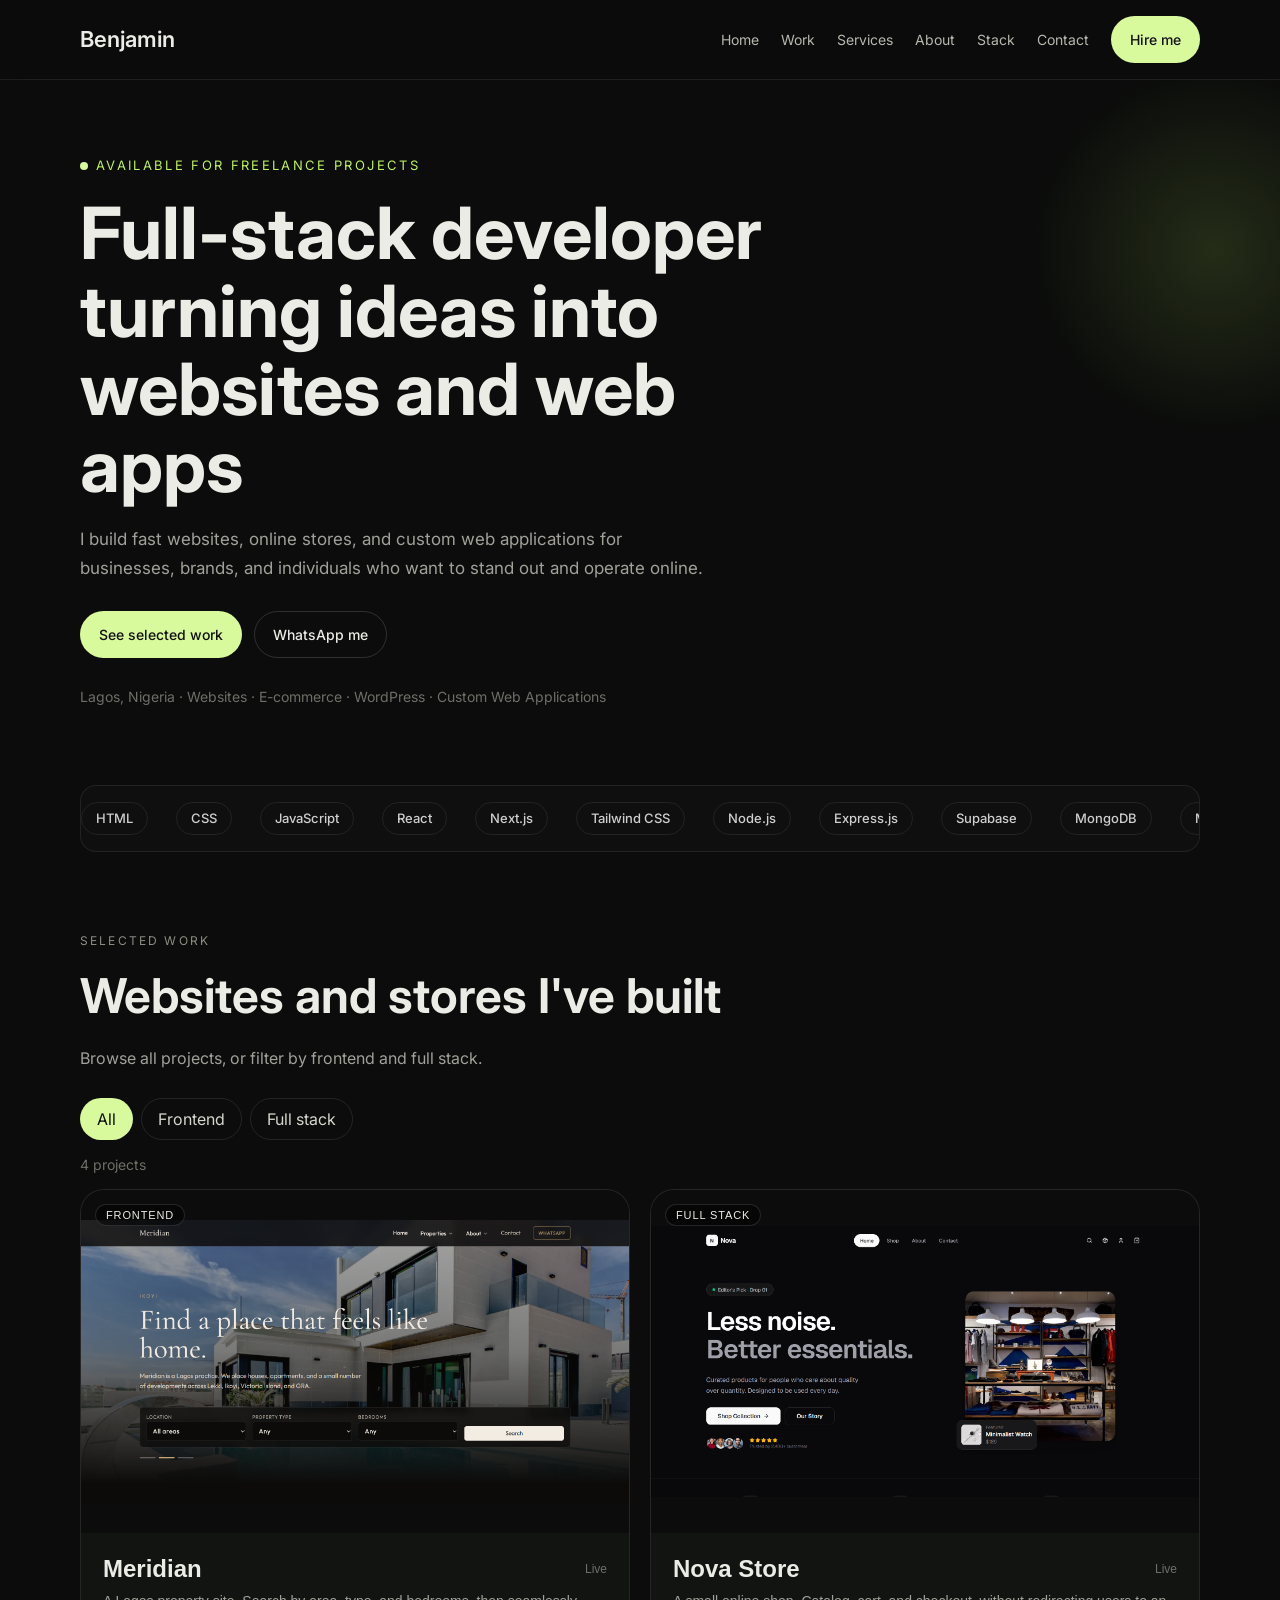
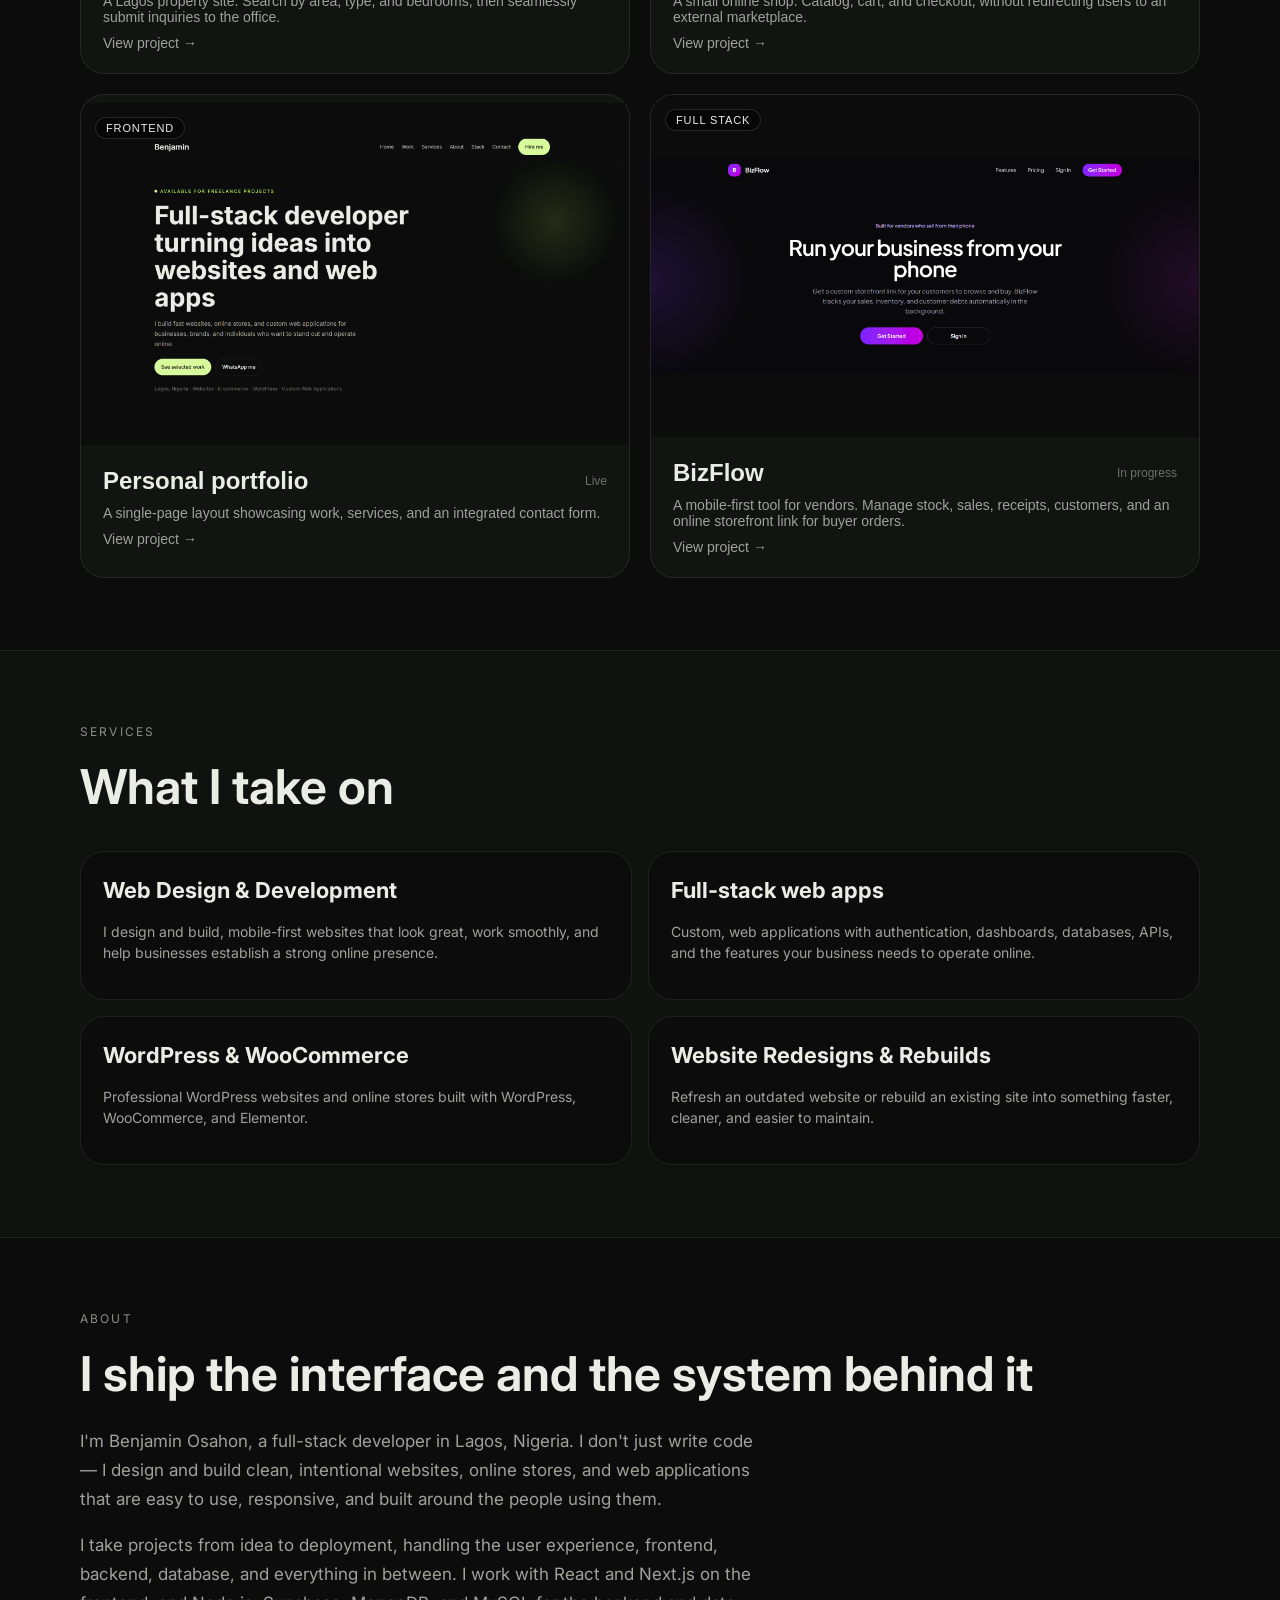
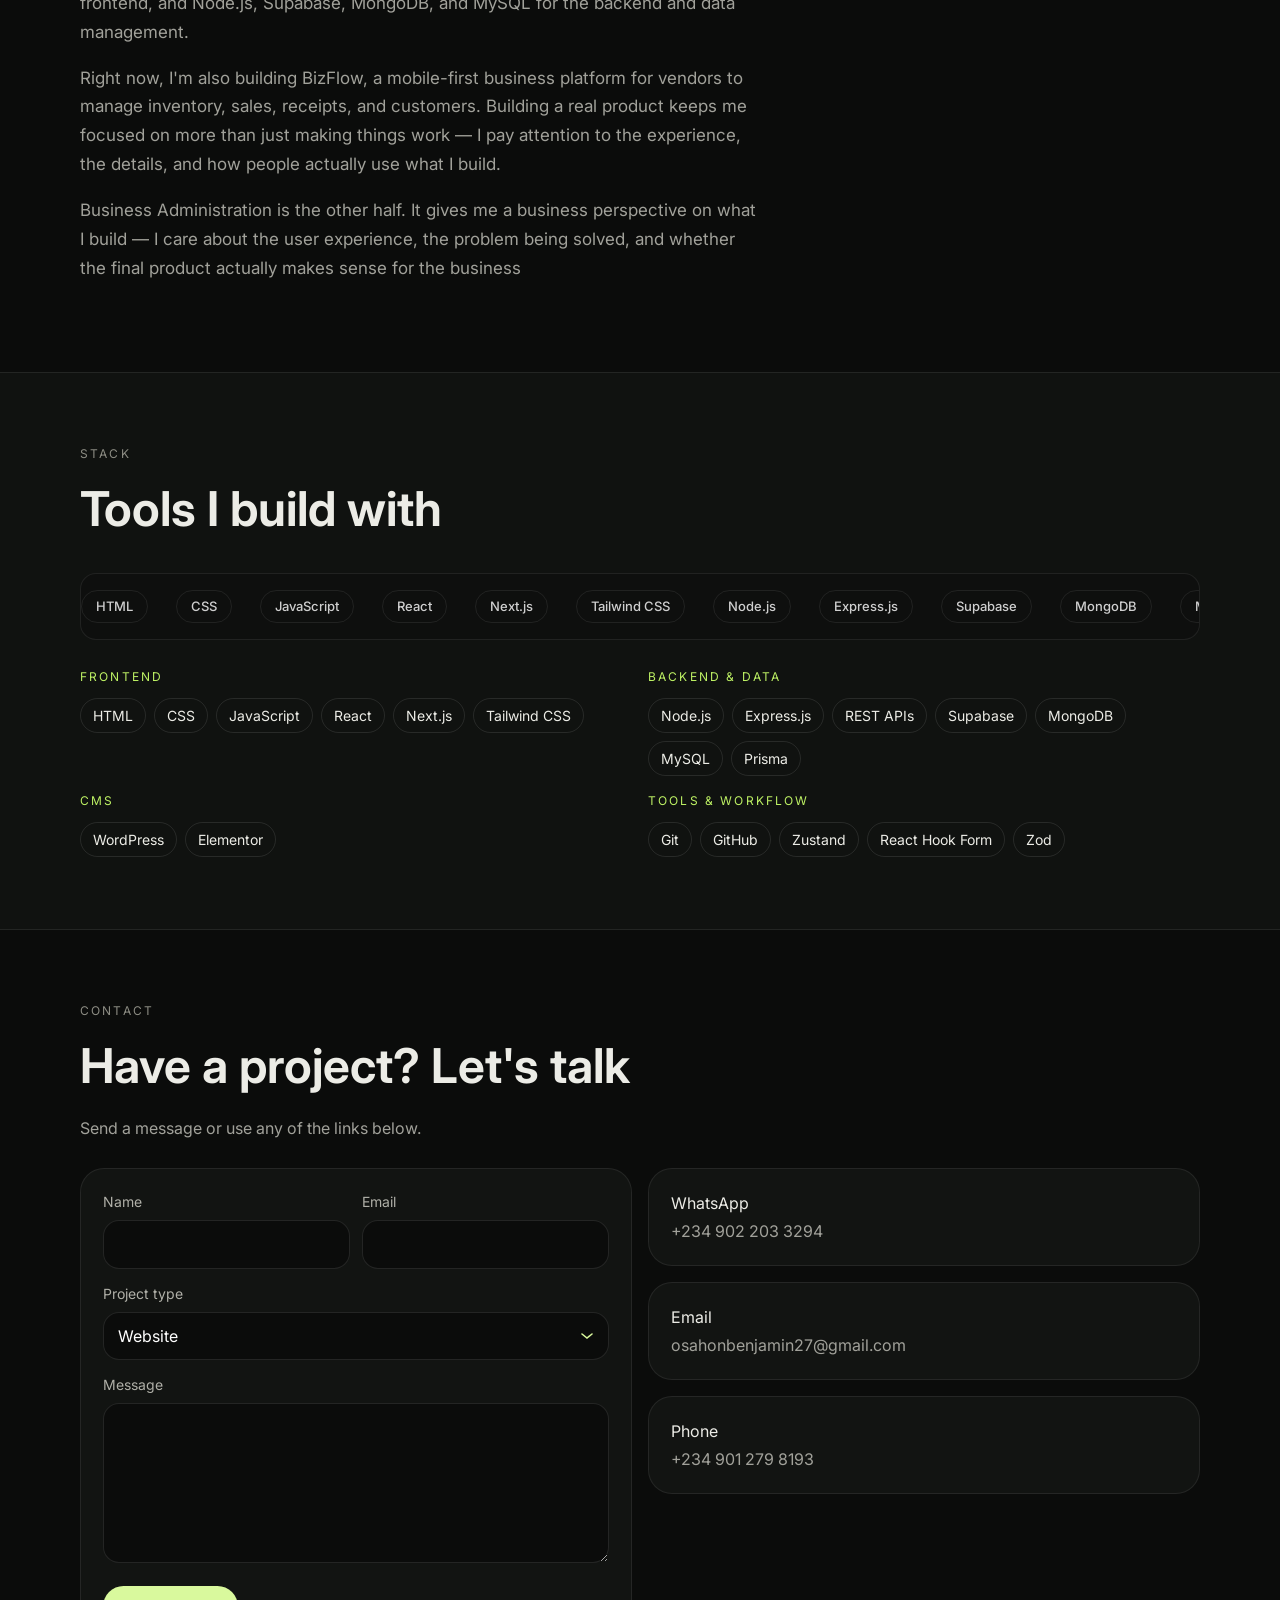
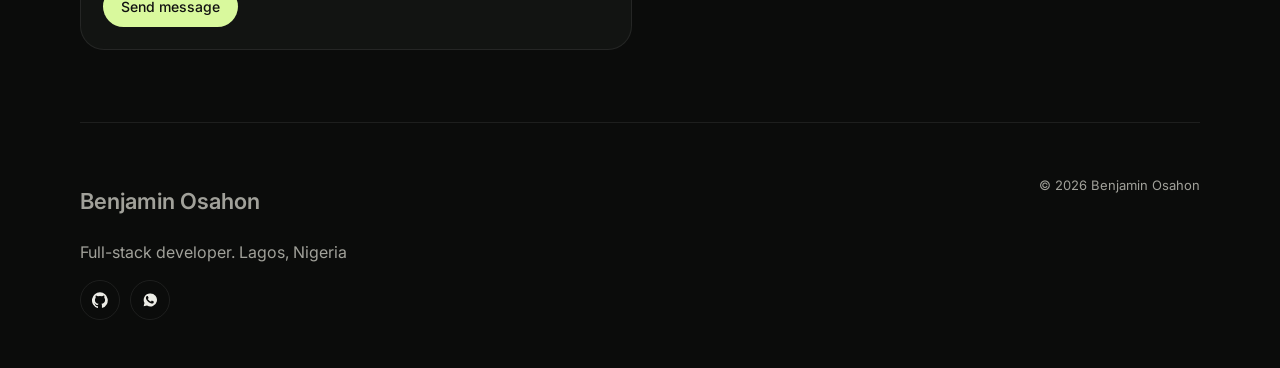
==== index.html @ ec817959 "Rename project type option to Website" ====
<!DOCTYPE html>
<html lang="en">
  <head>
    <meta charset="UTF-8" />
    <meta name="viewport" content="width=device-width, initial-scale=1, maximum-scale=1, user-scalable=no" />
    <meta name="google-site-verification" content="svME0f_dRMrHTDwgU8M_KNACHm7Gp4HUooMhaabqgx8" />
    <title>Benjamin Osahon — Full-Stack Developer in Lagos, Nigeria</title>
    <meta name="description" content="Benjamin Osahon is a full-stack developer in Lagos, Nigeria, building Websites, WordPress sites, e-commerce stores, and custom web applications for businesses, brands, and individuals" />
    <style>html,body,#contact{overflow-anchor:none}</style>
    <link rel="canonical" href="https://benjamin-osahon.vercel.app/" />
    <script type="application/ld+json">
    {
      "@context": "https://schema.org",
      "@type": "Person",
      "name": "Benjamin Osahon",
      "jobTitle": "Full-Stack Developer",
      "url": "https://benjamin-osahon.vercel.app/",
      "email": "osahonbenjamin27@gmail.com",
      "telephone": "+2349022033294",
      "address": {
        "@type": "PostalAddress",
        "addressLocality": "Lagos",
        "addressCountry": "NG"
      },
      "sameAs": [
        "https://github.com/osascodes"
      ],
      "knowsAbout": [ "Web development", "E-commerce","WordPress","Web applications",
      "JavaScript","React","Next.js","Node.js","Supabase", "MySQL","MongoDB"],
      "makesOffer": {
        "@type": "Offer",
        "itemOffered": {
          "@type": "Service",
          "name": "Freelance web development",
          "serviceType": ["Website development", "Online stores", "WordPress", "Custom web applications"],
          "areaServed": "Worldwide",
          "provider": {
            "@type": "Person",
            "name": "Benjamin Osahon"
          }
        }
      }
    }
    </script>
    <meta property="og:title" content="Benjamin Osahon — Full-Stack Developer" />
    <meta property="og:description" content="Full-stack developer in Lagos, building Websites, wordpress sites, e-commerce stores and custom web applications for businesses, brands, and individuals" />
    <meta property="og:url" content="https://benjamin-osahon.vercel.app/" />
    <meta property="og:type" content="website" />
    <meta name="twitter:card" content="summary" />
    <link rel="stylesheet" href="styles.css?v=24" />
    <link rel="preconnect" href="https://fonts.googleapis.com" />
    <link href="https://fonts.googleapis.com/css2?family=Inter:wght@400;500;600;700&display=swap" rel="stylesheet" />
    <link href="https://unpkg.com/aos@2.3.4/dist/aos.css" rel="stylesheet" />
  </head>
  <body>
    <header class="nav"><div class="wrap nav-inner"><a class="logo" href="#top">Benjamin</a><button class="menu" id="menu" aria-label="Menu"><span></span><span></span><span></span></button><nav class="nav-links" id="nav-links"><a href="#top">Home</a><a href="#work">Work</a><a href="#services">Services</a><a href="#about">About</a><a href="#stack">Stack</a><a href="#contact">Contact</a><a class="btn btn-solid" href="#contact">Hire me</a></nav></div></header>
    <main id="top">
      <section class="hero"><p class="kicker" data-aos="fade-right"><span class="dot"></span> Available for freelance projects</p><h1 data-aos="fade-up">Full-stack developer turning ideas into websites and web apps</h1><p class="lede" data-aos="fade-left">I build fast websites, online stores, and custom web applications for businesses, brands, and individuals who want to stand out and operate online.</p><div class="actions" data-aos="fade-up"><a class="btn btn-solid" href="#work">See selected work</a><a class="btn btn-ghost" href="https://wa.me/2349022033294" target="_blank" rel="noreferrer">WhatsApp me</a></div><p class="meta" data-aos="fade-up">Lagos, Nigeria · Websites · E-commerce · WordPress · Custom Web Applications</p></section>
      <div class="ticker-rail"><div class="ticker" aria-hidden="true"><div class="ticker-track"><span>HTML</span><span>CSS</span><span>JavaScript</span><span>React</span><span>Next.js</span><span>Tailwind CSS</span><span>Node.js</span><span>Express.js</span><span>Supabase</span><span>MongoDB</span><span>MySQL</span><span>Prisma</span><span>WordPress</span><span>GitHub</span><span>HTML</span><span>CSS</span><span>JavaScript</span><span>React</span><span>Next.js</span><span>Tailwind CSS</span><span>Node.js</span><span>Express.js</span><span>Supabase</span><span>MongoDB</span><span>MySQL</span><span>Prisma</span><span>WordPress</span><span>GitHub</span></div></div></div>
      <section id="work" class="section"><p class="label" data-aos="fade-right">Selected work</p><h2 data-aos="fade-up">Websites and stores I've built</h2><p class="sub" data-aos="fade-left">Browse all projects, or filter by frontend and full stack.</p><div class="tabs" data-aos="fade-up"><button class="tab is-on" data-filter="all">All</button><button class="tab" data-filter="frontend">Frontend</button><button class="tab" data-filter="fullstack">Full stack</button></div><p class="count" id="count"></p><div class="grid" id="grid"></div></section>
      <section id="services" class="section band"><p class="label" data-aos="fade-down">Services</p><h2 data-aos="fade-up">What I take on</h2><div class="services"><article data-aos="fade-right"><h3>Web Design & Development</h3><p>I design and build, mobile-first websites that look great, work smoothly, and help businesses establish a strong online presence.</p></article><article data-aos="fade-up"><h3>Full-stack web apps</h3><p>Custom, web applications with authentication, dashboards, databases, APIs, and the features your business needs to operate online.</p></article><article data-aos="fade-down"><h3>WordPress & WooCommerce</h3><p>Professional WordPress websites and online stores built with WordPress, WooCommerce, and Elementor.</p></article><article data-aos="fade-left"><h3>Website Redesigns & Rebuilds</h3><p>Refresh an outdated website or rebuild an existing site into something faster, cleaner, and easier to maintain.</p></article></div></section>
      <section id="about" class="section"><p class="label" data-aos="fade-left">About</p><h2 data-aos="fade-right">I ship the interface and the system behind it</h2><div class="about" data-aos="fade-up"><p>I'm Benjamin Osahon, a full-stack developer in Lagos, Nigeria. I don't just write code — I design and build clean, intentional websites, online stores, and web applications that are easy to use, responsive, and built around the people using them.</p><p>I take projects from idea to deployment, handling the user experience, frontend, backend, database, and everything in between. I work with React and Next.js on the frontend, and Node.js, Supabase, MongoDB, and MySQL for the backend and data management.</p><p>Right now, I'm also building BizFlow, a mobile-first business platform for vendors to manage inventory, sales, receipts, and customers. Building a real product keeps me focused on more than just making things work — I pay attention to the experience, the details, and how people actually use what I build.</p><p>Business Administration is the other half. It gives me a business perspective on what I build — I care about the user experience, the problem being solved, and whether the final product actually makes sense for the business</p></div></section>
      <section id="stack" class="section band"><p class="label" data-aos="fade-down">Stack</p><h2 data-aos="fade-up">Tools I build with</h2><div class="marquee"><div class="marquee-track"><span>HTML</span><span>CSS</span><span>JavaScript</span><span>React</span><span>Next.js</span><span>Tailwind CSS</span><span>Node.js</span><span>Express.js</span><span>Supabase</span><span>MongoDB</span><span>MySQL</span><span>Prisma</span><span>WordPress</span><span>GitHub</span><span>HTML</span><span>CSS</span><span>JavaScript</span><span>React</span><span>Next.js</span><span>Tailwind CSS</span><span>Node.js</span><span>Express.js</span><span>Supabase</span><span>MongoDB</span><span>MySQL</span><span>Prisma</span><span>WordPress</span><span>GitHub</span></div></div><div class="stack"><div data-aos="fade-right"><p class="stack-label">Frontend</p><div class="pills"><span>HTML</span><span>CSS</span><span>JavaScript</span><span>React</span><span>Next.js</span><span>Tailwind CSS</span></div></div><div data-aos="fade-up"><p class="stack-label">Backend & data</p><div class="pills"><span>Node.js</span><span>Express.js</span><span>REST APIs</span><span>Supabase</span><span>MongoDB</span><span>MySQL</span><span>Prisma</span></div></div><div data-aos="fade-left"><p class="stack-label">CMS</p><div class="pills"><span>WordPress</span><span>Elementor</span></div></div><div data-aos="fade-up"><p class="stack-label">Tools & workflow</p><div class="pills"><span>Git</span><span>GitHub</span><span>Zustand</span><span>React Hook Form</span><span>Zod</span></div></div></div></section>
      <section id="contact" class="section"><p class="label" data-aos="fade-right">Contact</p><h2 data-aos="fade-up">Have a project? Let's talk</h2><p class="sub" data-aos="fade-left">Send a message or use any of the links below.</p><div class="contact"><div><form id="form" data-aos="fade-right"><input type="hidden" name="access_key" value="20c3f9a4-5ee3-4c7f-9a0e-5f77fa60e7d3" /><input type="hidden" name="subject" value="New freelance inquiry" /><div class="row"><label>Name<input name="name" required /></label><label>Email<input type="email" name="email" required /></label></div><label>Project type<select name="project_type"><option>Website</option><option>Online store</option><option>Full-stack web app</option><option>Something else</option></select></label><label>Message<textarea name="message" rows="6" required></textarea></label><button class="btn btn-solid" type="submit" id="submitBtn">Send message</button><p class="form-msg" id="form-msg" hidden></p></form><div class="form-success" id="form-success" hidden><h3>Message sent</h3><p>Thanks for reaching out. I'll reply shortly.</p></div></div><aside data-aos="fade-left"><a class="direct" href="https://wa.me/2349022033294" target="_blank" rel="noreferrer">WhatsApp<span>+234 902 203 3294</span></a><a class="direct" href="mailto:osahonbenjamin27@gmail.com">Email<span>osahonbenjamin27@gmail.com</span></a><a class="direct" href="tel:+2349012798193">Phone<span>+234 901 279 8193</span></a></aside></div></section>
    </main>
    <footer class="footer" data-aos="fade-up"><div><p class="logo">Benjamin Osahon</p><p>Full-stack developer. Lagos, Nigeria</p><div class="socials"><a href="https://github.com/osascodes" target="_blank" rel="noreferrer" aria-label="GitHub"><svg viewBox="0 0 24 24"><path d="M12 .5A12 12 0 0 0 8.2 23.9c.6.1.8-.3.8-.6v-2.1c-3.3.7-4-1.6-4-1.6-.5-1.4-1.3-1.8-1.3-1.8-1.1-.7.1-.7.1-.7 1.2.1 1.8 1.2 1.8 1.2 1.1 1.8 2.8 1.3 3.5 1 .1-.8.4-1.3.8-1.6-2.7-.3-5.5-1.3-5.5-6 0-1.3.5-2.4 1.2-3.2-.1-.3-.5-1.6.1-3.2 0 0 1-.3 3.3 1.2a11.4 11.4 0 0 1 6 0c2.3-1.5 3.3-1.2 3.3-1.2.6 1.6.2 2.9.1 3.2.8.8 1.2 1.9 1.2 3.2 0 4.7-2.8 5.7-5.5 6 .4.4.8 1.1.8 2.2v3.3c0 .3.2.7.8.6A12 12 0 0 0 12 .5Z"/></svg></a></a><a href="https://wa.me/2349022033294" target="_blank" rel="noreferrer" aria-label="WhatsApp"><svg viewBox="0 0 24 24"><path d="M12 2.2A9.7 9.7 0 0 0 3.7 16.6L2.5 21.5l5-1.2A9.8 9.8 0 1 0 12 2.2Zm5.6 13.8c-.2.7-1.2 1.2-1.9 1.3-.5.1-1.1.1-1.8-.1-.4-.1-1-.3-1.7-.6-3-1.3-5-4.4-5.1-4.6-.2-.2-1.2-1.6-1.2-3.1s.8-2.2 1-2.5c.3-.3.6-.4.8-.4h.6c.2 0 .4 0 .6.5.2.6.8 2 .8 2.1.1.2.1.3 0 .5-.1.2-.2.3-.3.5l-.4.5c-.1.2-.3.3-.1.6.2.3.8 1.3 1.7 2.1 1.2 1 2.1 1.3 2.4 1.5.3.1.5.1.6-.1.2-.2.7-.8.9-1.1.2-.3.4-.2.6-.1.3.1 1.6.8 1.9.9.3.2.4.2.5.3.1.3.1.8-.1 1.5Z"/></svg></a></div></div><p class="copy">© 2026 Benjamin Osahon</p></footer>
    <div class="modal" id="modal" hidden><div class="sheet"><button class="close" id="close" type="button">Close</button><p class="label" id="m-tag"></p><h3 id="m-title"></h3><p id="m-summary"></p><img id="m-image" alt="" hidden /><div class="facts"><div><p class="stack-label">Problem</p><p id="m-problem"></p></div><div><p class="stack-label">Role</p><p id="m-role"></p></div><div><p class="stack-label">Outcome</p><p id="m-outcome"></p></div></div><div class="pills" id="m-stack"></div><div class="actions" id="m-links"></div></div></div>
    <script src="https://unpkg.com/aos@2.3.4/dist/aos.js"></script>
    <script src="app.js?v=23"></script>
  </body>
</html>
---- styles.css ----
:root{--bg:#0b0c0b;--panel:#121412;--band:#101210;--text:#ecece6;--muted:#a1a19a;--line:rgba(255,255,255,.08);--lime:#d9f99d;--lime-2:#bef264}*{box-sizing:border-box}html{scroll-behavior:smooth;-webkit-text-size-adjust:100%;text-size-adjust:100%}body{margin:0;background:var(--bg);color:var(--text);font-family:Inter,system-ui,sans-serif;line-height:1.5;overflow-x:clip;touch-action:pan-y}a{color:inherit;text-decoration:none}.wrap,.hero,.section,.footer{width:min(1120px,calc(100% - 40px));margin-inline:auto}.nav{position:sticky;top:0;z-index:30;padding:16px 0;background:rgba(11,12,11,.8);backdrop-filter:blur(16px);border-bottom:1px solid var(--line)}.nav-inner{display:flex;align-items:center;justify-content:space-between}.logo{font-size:22px;font-weight:600}.logo span,.kicker{color:var(--lime-2)}.nav-links{display:none;align-items:center;gap:22px;color:#b8b8b0;font-size:14px}.menu{width:28px;height:22px;padding:0;border:0;background:none;position:relative;z-index:31}.menu span{position:absolute;left:2px;width:22px;height:2px;background:#fff;border-radius:2px;transition:.28s ease}.menu span:nth-child(1){top:3px}.menu span:nth-child(2){top:10px}.menu span:nth-child(3){top:17px}.menu.active span:nth-child(1){top:10px;transform:rotate(45deg)}.menu.active span:nth-child(2){opacity:0}.menu.active span:nth-child(3){top:10px;transform:rotate(-45deg)}.hero{position:relative;padding:56px 0 40px}#work,#services,#about,#stack,#contact{scroll-margin-top:72px}.hero::before{content:"";position:absolute;inset:-40px -20% auto auto;width:420px;height:420px;background:radial-gradient(circle,rgba(190,242,100,.14),transparent 62%);pointer-events:none}.kicker{display:inline-flex;align-items:center;gap:8px;margin:0;font-size:13px;letter-spacing:.18em;text-transform:uppercase}.dot{width:8px;height:8px;border-radius:50%;background:var(--lime);animation:pulse 1.6s ease-in-out infinite}h1{max-width:16ch;margin:18px 0 0;font-size:clamp(36px,8vw,72px);line-height:1.08;font-weight:700}h2{margin:10px 0 0;font-size:clamp(28px,5vw,48px);font-weight:650}.lede,.sub,.about p,.footer p{color:var(--muted)}.lede{max-width:58ch;margin-top:20px;font-size:17px;line-height:1.7}.actions{display:flex;flex-wrap:wrap;gap:12px;margin-top:28px}.btn{display:inline-flex;align-items:center;justify-content:center;border-radius:999px;padding:12px 18px;font-size:14px;font-weight:500;font-family:inherit;border:1px solid transparent}.btn-solid{background:var(--lime);color:#111}.btn-ghost{border-color:rgba(255,255,255,.15)}.meta{margin-top:28px;color:#6f6f68;font-size:14px}.ticker-rail{width:100%;overflow:hidden;pointer-events:none}.ticker,.marquee{overflow:hidden;max-width:100%;border:1px solid var(--line);border-radius:16px;background:#0e0f0e;pointer-events:none}.ticker{margin:0 auto 8px}.ticker-track,.marquee-track{display:flex;width:max-content;gap:28px;padding:16px 0;animation:slide 16s linear infinite}.ticker-track span,.marquee-track span{white-space:nowrap;color:#cfcfcf;font-size:13px;font-weight:500;border:1px solid var(--line);border-radius:999px;padding:6px 14px}.marquee{margin:28px 0 8px}.marquee-track{animation-duration:14s}@keyframes slide{from{transform:translateX(0)}to{transform:translateX(-50%)}}.section{padding:72px 0}.band{width:100%;padding:72px 0;background:var(--band);border-block:1px solid var(--line)}.band>.label,.band>h2,.band>.sub,.band>.services,.band>.stack,.band>.marquee{width:min(1120px,calc(100% - 40px));margin-left:auto;margin-right:auto}.label,.stack-label{margin:0;color:#8d8d84;font-size:12px;letter-spacing:.18em;text-transform:uppercase}.stack-label{color:var(--lime-2)}.sub{max-width:52ch;margin-top:14px}.tabs{display:flex;flex-wrap:wrap;gap:8px;margin-top:28px}.tab,select,input,textarea,.close{font:inherit}.tab{border-radius:999px;border:1px solid rgba(255,255,255,.1);background:transparent;color:#d6d6ce;padding:8px 16px;cursor:pointer}.tab.is-on{background:var(--lime);color:#111;border-color:transparent}.count{color:#6f6f68;font-size:14px}.grid{display:grid;gap:20px;margin-top:8px}.card{overflow:hidden;border:1px solid var(--line);border-radius:24px;background:var(--panel);text-align:left;color:inherit;cursor:pointer;padding:0}.card:hover{border-color:rgba(217,249,157,.3)}.thumb{position:relative;aspect-ratio:16/10;background:#0b0c0b;overflow:hidden}.thumb img{width:100%;height:100%;object-fit:contain;object-position:center;display:block;background:#0b0c0b}.card:hover .thumb img{transform:none}.badge{position:absolute;top:14px;left:14px;border-radius:999px;border:1px solid rgba(255,255,255,.12);background:rgba(0,0,0,.5);padding:4px 10px;font-size:11px;letter-spacing:.08em;text-transform:uppercase}.card-body{padding:22px}.card-body h3{margin:0;font-size:24px}.status{color:#6f6f68;font-size:12px}.card-body p{color:var(--muted);margin:10px 0 0;font-size:14px}.more{color:var(--lime);font-size:14px;margin-top:16px}.services,.stack,.contact,.facts{display:grid;gap:16px;margin-top:28px}.services article,form,.direct,.sheet,.form-success{border:1px solid var(--line);border-radius:24px;background:#0b0c0b;padding:22px}.services article h3,.form-success h3{margin:0;font-size:22px}.services article p,.form-success p{color:var(--muted);font-size:14px}.pills{display:flex;flex-wrap:wrap;gap:8px;margin-top:12px}.pills span{border:1px solid rgba(255,255,255,.1);border-radius:999px;padding:6px 12px;font-size:14px}.about{max-width:68ch}.about p{font-size:17px;line-height:1.7}form{background:var(--panel)}.row{display:grid;gap:12px}label{display:block;margin-top:14px;color:#b0b0a8;font-size:14px}.row label{margin-top:0}input,select,textarea{width:100%;margin-top:8px;border:1px solid rgba(255,255,255,.1);border-radius:16px;background:#0b0c0b;color:#fff;padding:12px 14px;outline:none;font-size:16px;line-height:1.4}select{appearance:none;-webkit-appearance:none;padding-right:40px;background-image:url("data:image/svg+xml,%3Csvg xmlns='http://www.w3.org/2000/svg' width='14' height='14' viewBox='0 0 14 14'%3E%3Cpath fill='none' stroke='%23d9f99d' stroke-width='1.6' stroke-linecap='round' d='M2 5l5 4 5-4'/%3E%3C/svg%3E");background-repeat:no-repeat;background-position:right 14px center;background-size:14px}input:focus,select:focus,textarea:focus{border-color:var(--lime)}form .btn{margin-top:18px;border:0;cursor:pointer}.form-msg{margin:12px 0 0;font-size:14px;color:#f0c7c7}.form-success{background:var(--panel);border-color:rgba(217,249,157,.3)}.form-success .btn{margin-top:18px}.direct{display:block;background:var(--panel)}.direct span{display:block;margin-top:4px;color:var(--muted)}.highlight{border-color:rgba(217,249,157,.3);background:rgba(217,249,157,.05)}.footer{display:flex;flex-wrap:wrap;justify-content:space-between;gap:16px;padding:40px 0 48px;border-top:1px solid var(--line)}.socials{display:flex;gap:10px;margin-top:16px}.socials a{width:40px;height:40px;border:1px solid var(--line);border-radius:999px;display:inline-flex;align-items:center;justify-content:center;color:#ecece6}.socials a:hover{border-color:rgba(217,249,157,.4);color:var(--lime)}.socials svg{width:16px;height:16px;fill:currentColor}.copy{color:#6f6f68;font-size:13px}.modal{position:fixed;inset:0;z-index:40;background:rgba(0,0,0,.72);padding:20px;overflow:auto}.sheet{width:min(720px,100%);margin:40px auto;background:#121412}.sheet h3{margin:8px 0 0;font-size:clamp(32px,6vw,48px)}.sheet img{width:100%;border-radius:16px;margin:20px 0}.close{border:0;background:none;color:#b8b8b0;padding:0;cursor:pointer}@keyframes pulse{50%{opacity:.5;transform:scale(.85)}}@media(min-width:760px){.menu{display:none}.nav-links{display:flex}.grid,.services,.contact,.facts,.row{grid-template-columns:1fr 1fr}.stack{grid-template-columns:1fr 1fr}.ticker-rail{width:min(1120px,calc(100% - 40px));margin-inline:auto}.hero{padding:72px 0 64px}}@media(max-width:759px){.nav-links.open{display:flex;flex-direction:column;align-items:flex-start;position:absolute;top:64px;left:20px;right:20px;padding:16px 18px 24px;background:#0b0c0b;border:1px solid var(--line);border-radius:16px}.ticker,.marquee{width:100%;border-radius:0;border-left:0;border-right:0}.band>.marquee{width:100%;margin-left:0;margin-right:0}}@media(prefers-reduced-motion:reduce){.dot{animation:none}}#contact aside{display:flex;flex-direction:column;gap:16px}
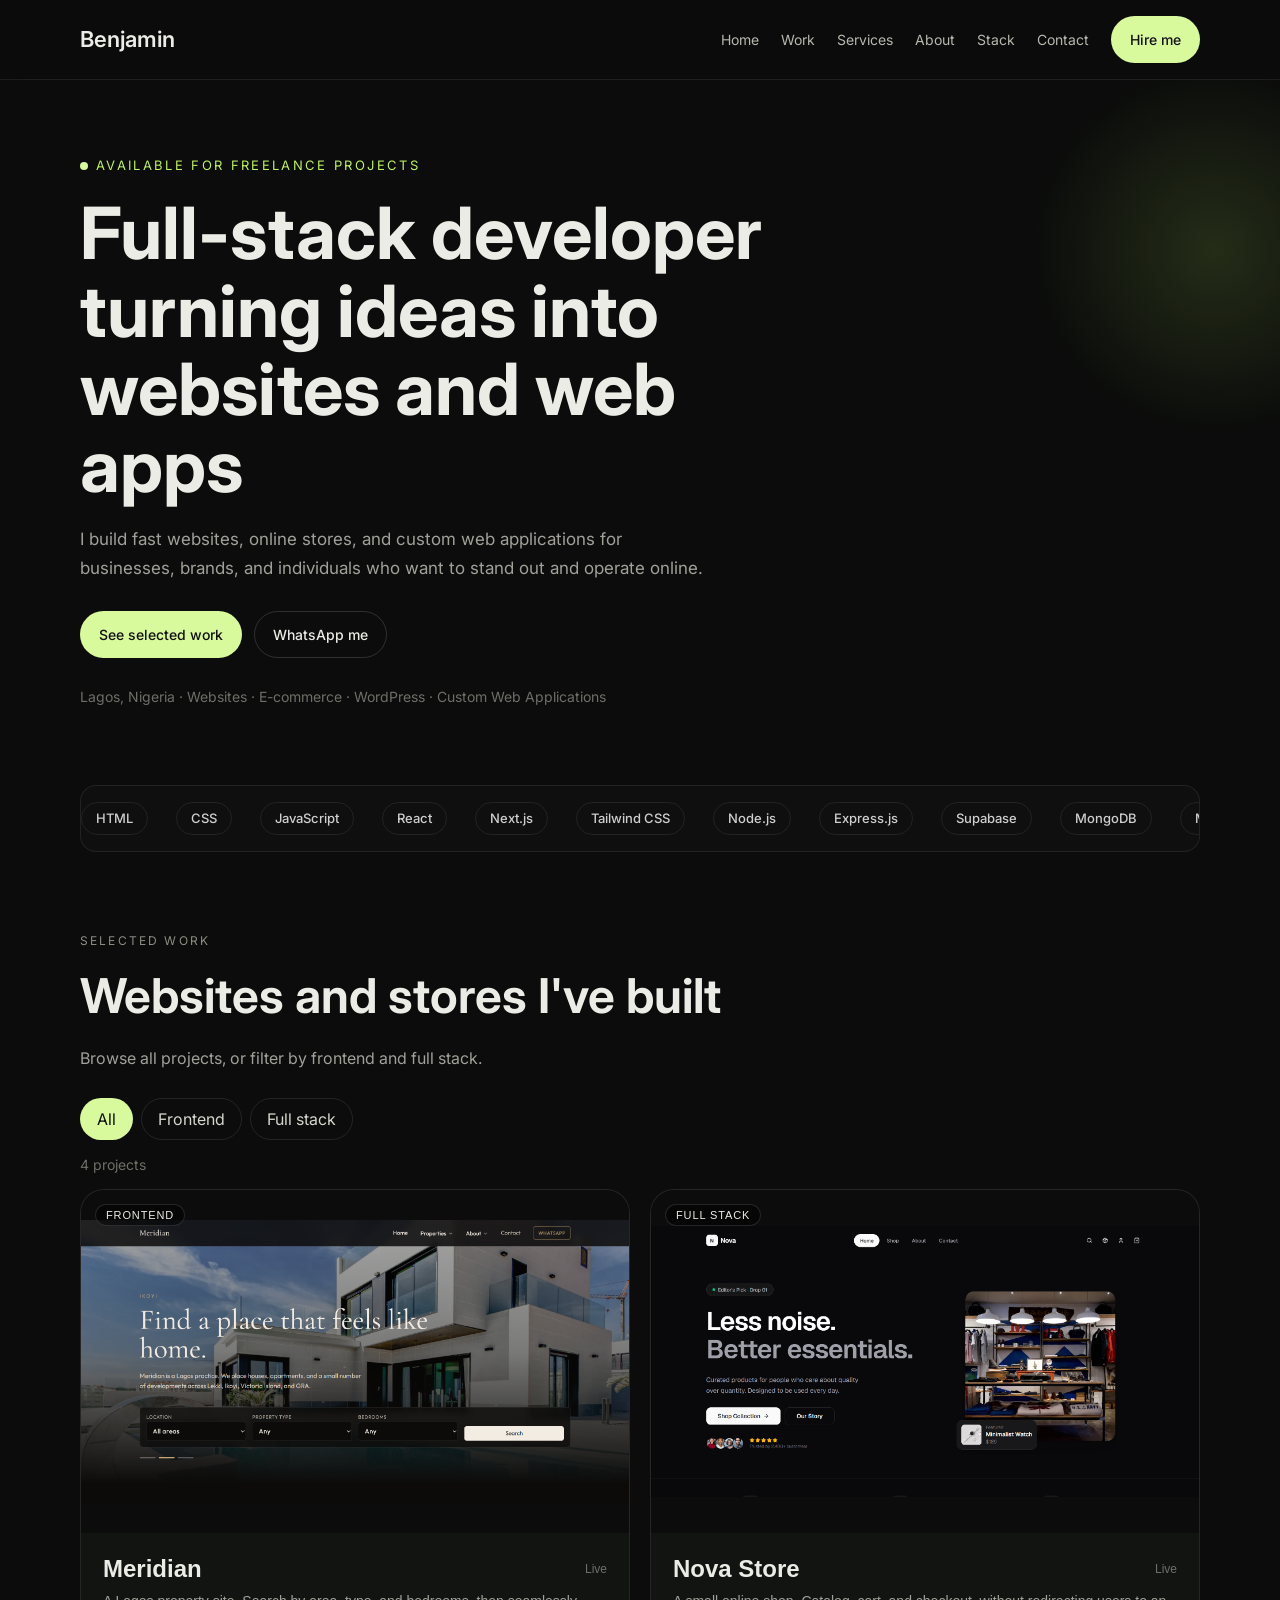
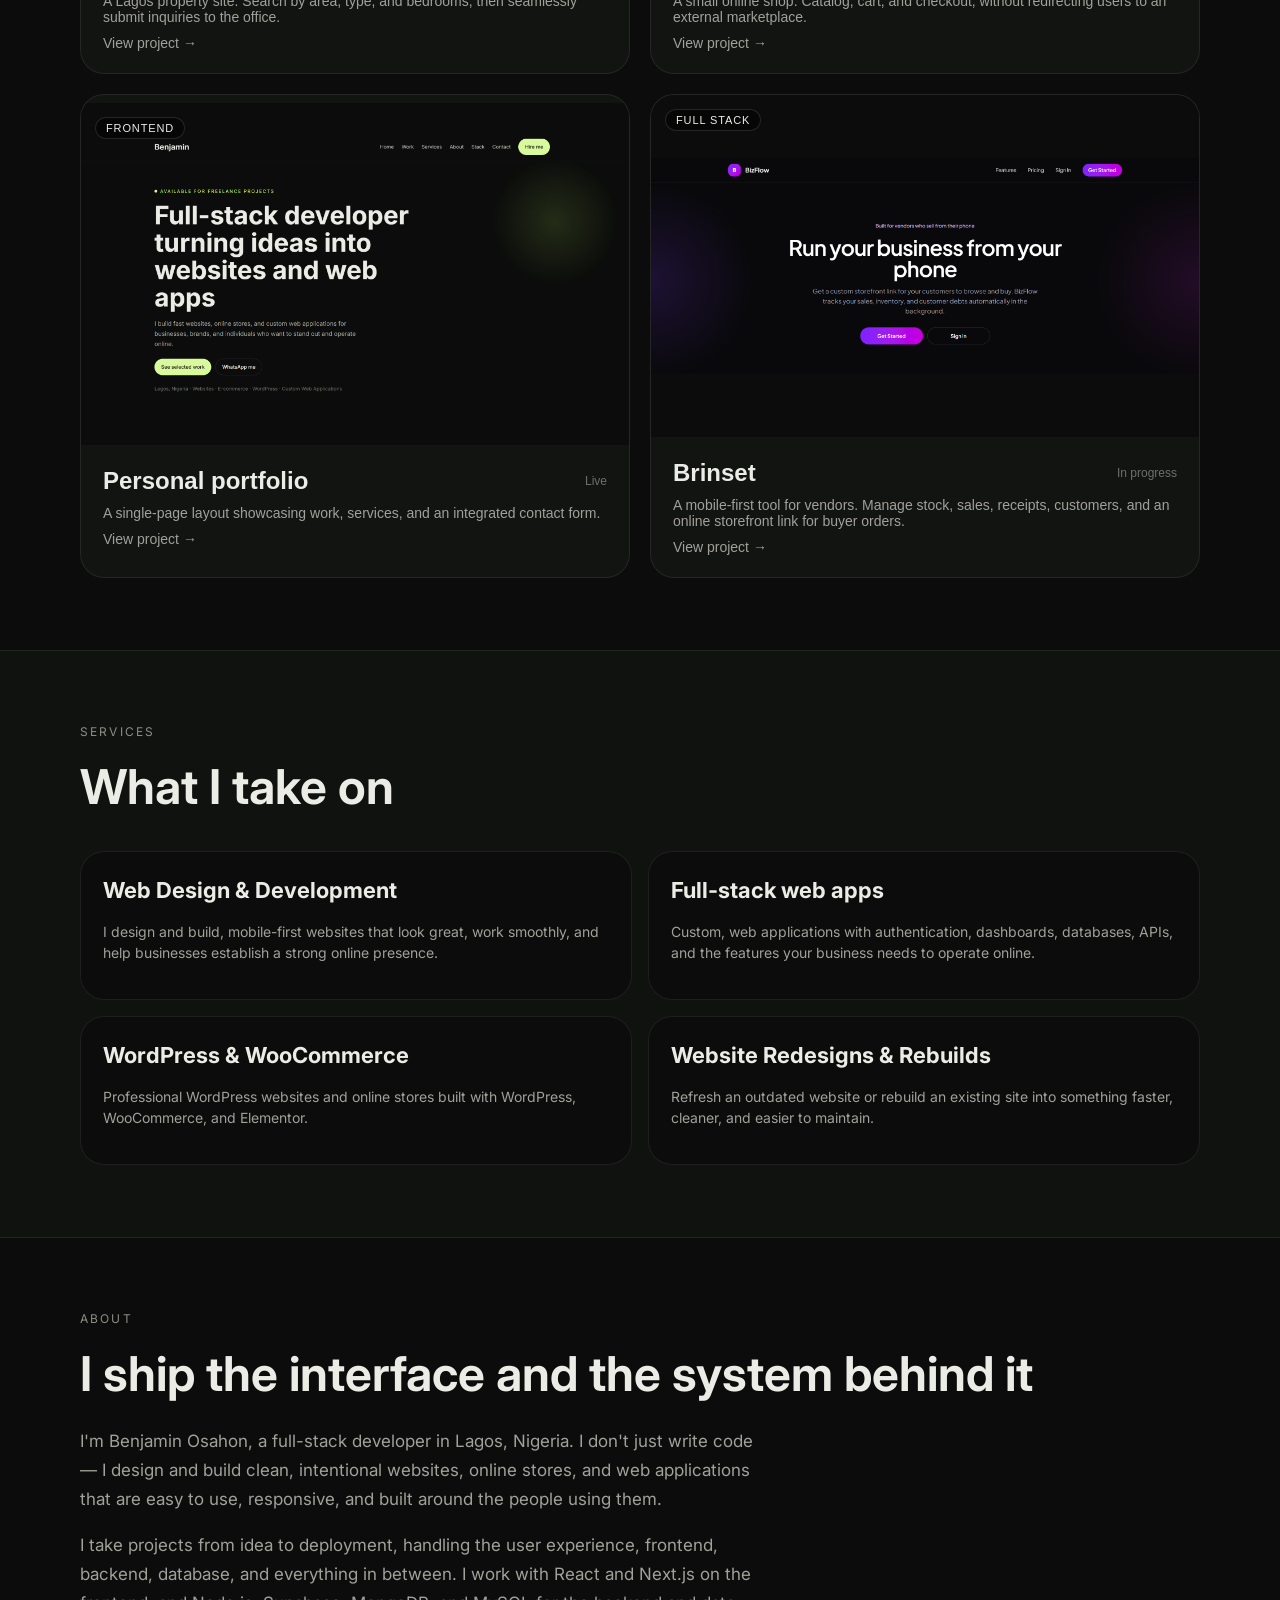
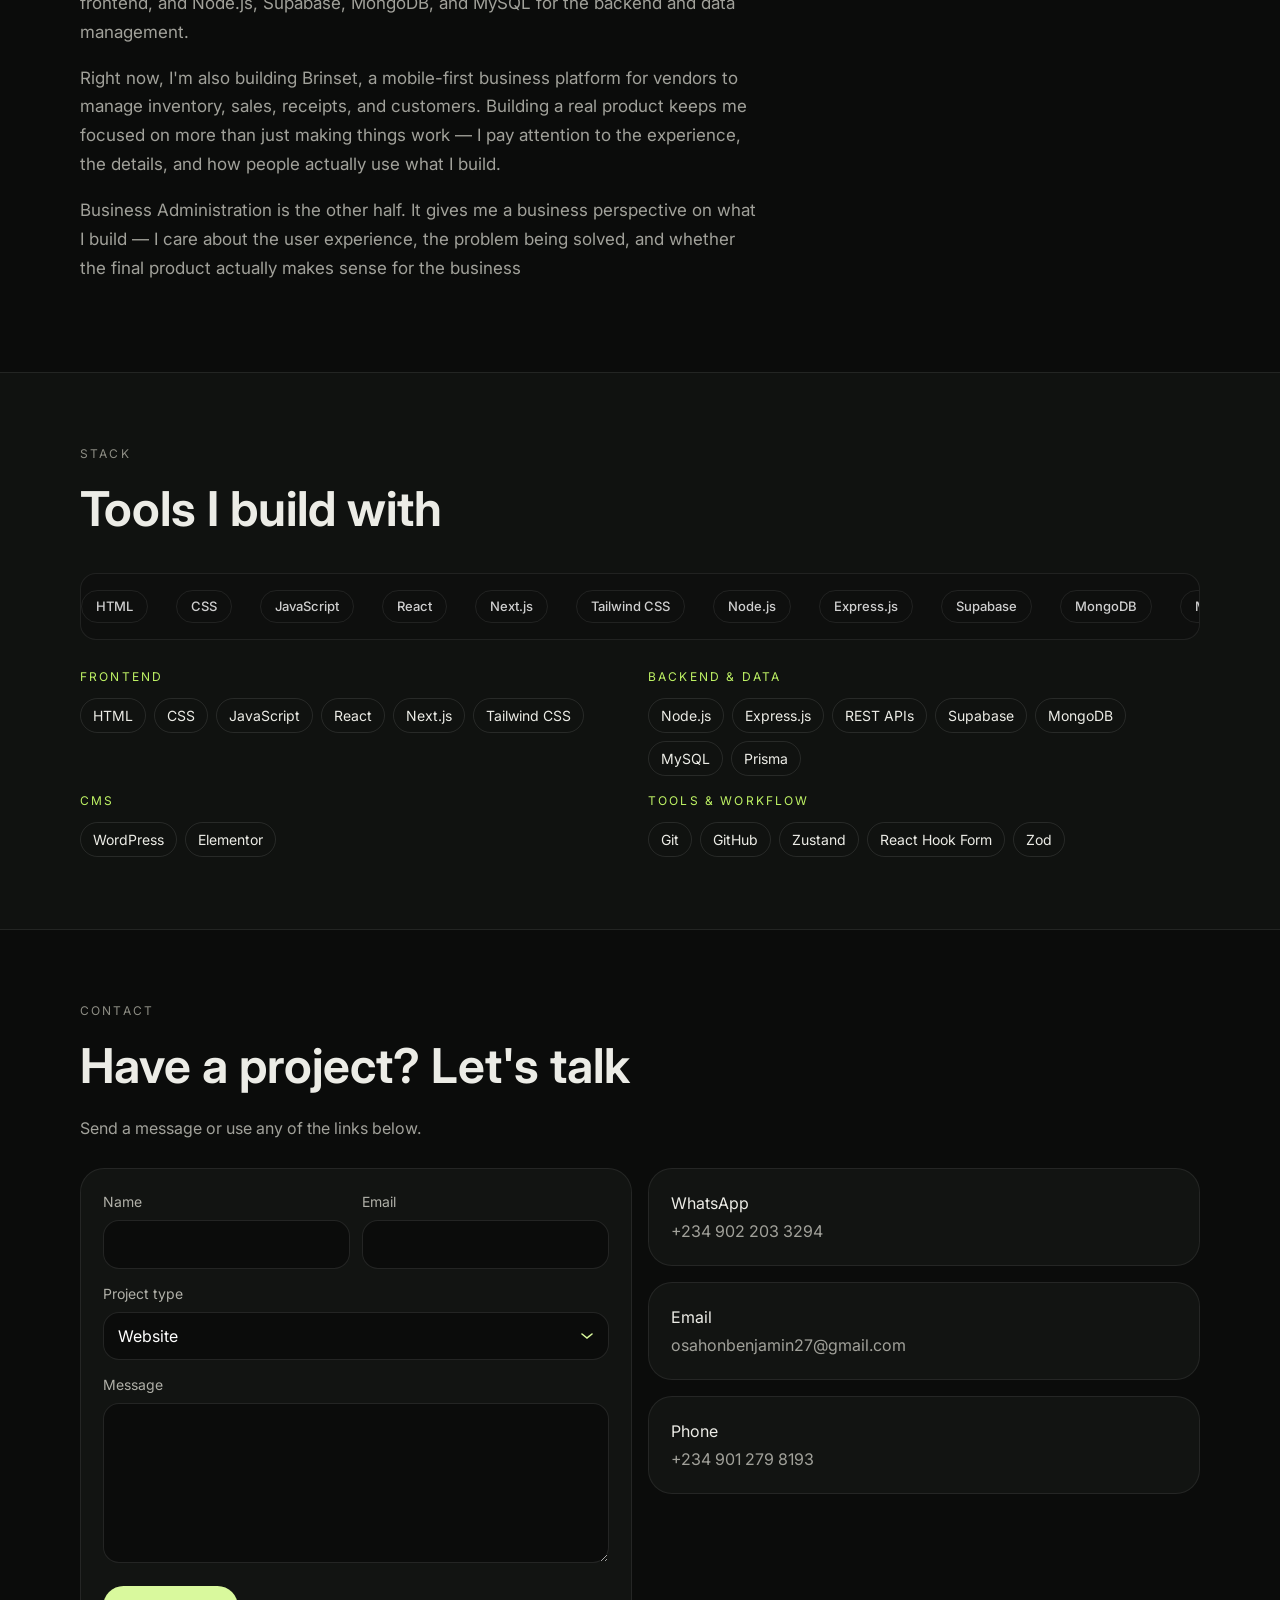
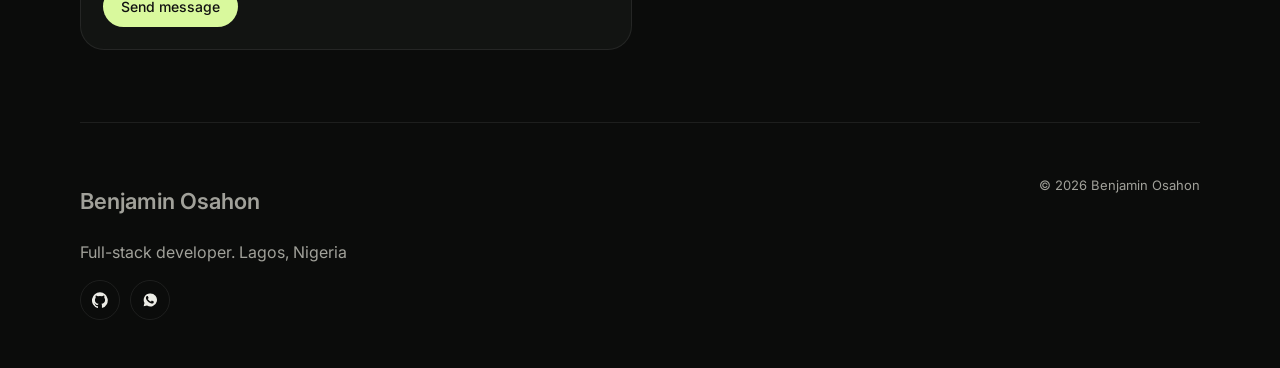
==== commit a7746ef1: "Rename BizFlow to Brinset in About" ====
--- a/index.html
+++ b/index.html
@@ -43,10 +43,17 @@
     }
     </script>
     <meta property="og:title" content="Benjamin Osahon — Full-Stack Developer" />
-    <meta property="og:description" content="Full-stack developer in Lagos, building Websites, wordpress sites, e-commerce stores and custom web applications for businesses, brands, and individuals" />
+    <meta property="og:description" content="Full-stack developer in Lagos. Websites, online stores, and custom web apps." />
     <meta property="og:url" content="https://benjamin-osahon.vercel.app/" />
     <meta property="og:type" content="website" />
-    <meta name="twitter:card" content="summary" />
+    <meta property="og:image" content="https://benjamin-osahon.vercel.app/images/og.png" />
+    <meta property="og:image:width" content="1200" />
+    <meta property="og:image:height" content="630" />
+    <meta name="twitter:card" content="summary_large_image" />
+    <meta name="twitter:title" content="Benjamin Osahon — Full-Stack Developer" />
+    <meta name="twitter:description" content="Full-stack developer in Lagos. Websites, online stores, and custom web apps." />
+    <meta name="twitter:image" content="https://benjamin-osahon.vercel.app/images/og.png" />
+    <meta name="twitter:image:alt" content="Benjamin Osahon portfolio hero" />
     <link rel="stylesheet" href="styles.css?v=24" />
     <link rel="preconnect" href="https://fonts.googleapis.com" />
     <link href="https://fonts.googleapis.com/css2?family=Inter:wght@400;500;600;700&display=swap" rel="stylesheet" />
@@ -59,13 +66,13 @@
       <div class="ticker-rail"><div class="ticker" aria-hidden="true"><div class="ticker-track"><span>HTML</span><span>CSS</span><span>JavaScript</span><span>React</span><span>Next.js</span><span>Tailwind CSS</span><span>Node.js</span><span>Express.js</span><span>Supabase</span><span>MongoDB</span><span>MySQL</span><span>Prisma</span><span>WordPress</span><span>GitHub</span><span>HTML</span><span>CSS</span><span>JavaScript</span><span>React</span><span>Next.js</span><span>Tailwind CSS</span><span>Node.js</span><span>Express.js</span><span>Supabase</span><span>MongoDB</span><span>MySQL</span><span>Prisma</span><span>WordPress</span><span>GitHub</span></div></div></div>
       <section id="work" class="section"><p class="label" data-aos="fade-right">Selected work</p><h2 data-aos="fade-up">Websites and stores I've built</h2><p class="sub" data-aos="fade-left">Browse all projects, or filter by frontend and full stack.</p><div class="tabs" data-aos="fade-up"><button class="tab is-on" data-filter="all">All</button><button class="tab" data-filter="frontend">Frontend</button><button class="tab" data-filter="fullstack">Full stack</button></div><p class="count" id="count"></p><div class="grid" id="grid"></div></section>
       <section id="services" class="section band"><p class="label" data-aos="fade-down">Services</p><h2 data-aos="fade-up">What I take on</h2><div class="services"><article data-aos="fade-right"><h3>Web Design & Development</h3><p>I design and build, mobile-first websites that look great, work smoothly, and help businesses establish a strong online presence.</p></article><article data-aos="fade-up"><h3>Full-stack web apps</h3><p>Custom, web applications with authentication, dashboards, databases, APIs, and the features your business needs to operate online.</p></article><article data-aos="fade-down"><h3>WordPress & WooCommerce</h3><p>Professional WordPress websites and online stores built with WordPress, WooCommerce, and Elementor.</p></article><article data-aos="fade-left"><h3>Website Redesigns & Rebuilds</h3><p>Refresh an outdated website or rebuild an existing site into something faster, cleaner, and easier to maintain.</p></article></div></section>
-      <section id="about" class="section"><p class="label" data-aos="fade-left">About</p><h2 data-aos="fade-right">I ship the interface and the system behind it</h2><div class="about" data-aos="fade-up"><p>I'm Benjamin Osahon, a full-stack developer in Lagos, Nigeria. I don't just write code — I design and build clean, intentional websites, online stores, and web applications that are easy to use, responsive, and built around the people using them.</p><p>I take projects from idea to deployment, handling the user experience, frontend, backend, database, and everything in between. I work with React and Next.js on the frontend, and Node.js, Supabase, MongoDB, and MySQL for the backend and data management.</p><p>Right now, I'm also building BizFlow, a mobile-first business platform for vendors to manage inventory, sales, receipts, and customers. Building a real product keeps me focused on more than just making things work — I pay attention to the experience, the details, and how people actually use what I build.</p><p>Business Administration is the other half. It gives me a business perspective on what I build — I care about the user experience, the problem being solved, and whether the final product actually makes sense for the business</p></div></section>
+      <section id="about" class="section"><p class="label" data-aos="fade-left">About</p><h2 data-aos="fade-right">I ship the interface and the system behind it</h2><div class="about" data-aos="fade-up"><p>I'm Benjamin Osahon, a full-stack developer in Lagos, Nigeria. I don't just write code — I design and build clean, intentional websites, online stores, and web applications that are easy to use, responsive, and built around the people using them.</p><p>I take projects from idea to deployment, handling the user experience, frontend, backend, database, and everything in between. I work with React and Next.js on the frontend, and Node.js, Supabase, MongoDB, and MySQL for the backend and data management.</p><p>Right now, I'm also building Brinset, a mobile-first business platform for vendors to manage inventory, sales, receipts, and customers. Building a real product keeps me focused on more than just making things work — I pay attention to the experience, the details, and how people actually use what I build.</p><p>Business Administration is the other half. It gives me a business perspective on what I build — I care about the user experience, the problem being solved, and whether the final product actually makes sense for the business</p></div></section>
       <section id="stack" class="section band"><p class="label" data-aos="fade-down">Stack</p><h2 data-aos="fade-up">Tools I build with</h2><div class="marquee"><div class="marquee-track"><span>HTML</span><span>CSS</span><span>JavaScript</span><span>React</span><span>Next.js</span><span>Tailwind CSS</span><span>Node.js</span><span>Express.js</span><span>Supabase</span><span>MongoDB</span><span>MySQL</span><span>Prisma</span><span>WordPress</span><span>GitHub</span><span>HTML</span><span>CSS</span><span>JavaScript</span><span>React</span><span>Next.js</span><span>Tailwind CSS</span><span>Node.js</span><span>Express.js</span><span>Supabase</span><span>MongoDB</span><span>MySQL</span><span>Prisma</span><span>WordPress</span><span>GitHub</span></div></div><div class="stack"><div data-aos="fade-right"><p class="stack-label">Frontend</p><div class="pills"><span>HTML</span><span>CSS</span><span>JavaScript</span><span>React</span><span>Next.js</span><span>Tailwind CSS</span></div></div><div data-aos="fade-up"><p class="stack-label">Backend & data</p><div class="pills"><span>Node.js</span><span>Express.js</span><span>REST APIs</span><span>Supabase</span><span>MongoDB</span><span>MySQL</span><span>Prisma</span></div></div><div data-aos="fade-left"><p class="stack-label">CMS</p><div class="pills"><span>WordPress</span><span>Elementor</span></div></div><div data-aos="fade-up"><p class="stack-label">Tools & workflow</p><div class="pills"><span>Git</span><span>GitHub</span><span>Zustand</span><span>React Hook Form</span><span>Zod</span></div></div></div></section>
       <section id="contact" class="section"><p class="label" data-aos="fade-right">Contact</p><h2 data-aos="fade-up">Have a project? Let's talk</h2><p class="sub" data-aos="fade-left">Send a message or use any of the links below.</p><div class="contact"><div><form id="form" data-aos="fade-right"><input type="hidden" name="access_key" value="20c3f9a4-5ee3-4c7f-9a0e-5f77fa60e7d3" /><input type="hidden" name="subject" value="New freelance inquiry" /><div class="row"><label>Name<input name="name" required /></label><label>Email<input type="email" name="email" required /></label></div><label>Project type<select name="project_type"><option>Website</option><option>Online store</option><option>Full-stack web app</option><option>Something else</option></select></label><label>Message<textarea name="message" rows="6" required></textarea></label><button class="btn btn-solid" type="submit" id="submitBtn">Send message</button><p class="form-msg" id="form-msg" hidden></p></form><div class="form-success" id="form-success" hidden><h3>Message sent</h3><p>Thanks for reaching out. I'll reply shortly.</p></div></div><aside data-aos="fade-left"><a class="direct" href="https://wa.me/2349022033294" target="_blank" rel="noreferrer">WhatsApp<span>+234 902 203 3294</span></a><a class="direct" href="mailto:osahonbenjamin27@gmail.com">Email<span>osahonbenjamin27@gmail.com</span></a><a class="direct" href="tel:+2349012798193">Phone<span>+234 901 279 8193</span></a></aside></div></section>
     </main>
     <footer class="footer" data-aos="fade-up"><div><p class="logo">Benjamin Osahon</p><p>Full-stack developer. Lagos, Nigeria</p><div class="socials"><a href="https://github.com/osascodes" target="_blank" rel="noreferrer" aria-label="GitHub"><svg viewBox="0 0 24 24"><path d="M12 .5A12 12 0 0 0 8.2 23.9c.6.1.8-.3.8-.6v-2.1c-3.3.7-4-1.6-4-1.6-.5-1.4-1.3-1.8-1.3-1.8-1.1-.7.1-.7.1-.7 1.2.1 1.8 1.2 1.8 1.2 1.1 1.8 2.8 1.3 3.5 1 .1-.8.4-1.3.8-1.6-2.7-.3-5.5-1.3-5.5-6 0-1.3.5-2.4 1.2-3.2-.1-.3-.5-1.6.1-3.2 0 0 1-.3 3.3 1.2a11.4 11.4 0 0 1 6 0c2.3-1.5 3.3-1.2 3.3-1.2.6 1.6.2 2.9.1 3.2.8.8 1.2 1.9 1.2 3.2 0 4.7-2.8 5.7-5.5 6 .4.4.8 1.1.8 2.2v3.3c0 .3.2.7.8.6A12 12 0 0 0 12 .5Z"/></svg></a></a><a href="https://wa.me/2349022033294" target="_blank" rel="noreferrer" aria-label="WhatsApp"><svg viewBox="0 0 24 24"><path d="M12 2.2A9.7 9.7 0 0 0 3.7 16.6L2.5 21.5l5-1.2A9.8 9.8 0 1 0 12 2.2Zm5.6 13.8c-.2.7-1.2 1.2-1.9 1.3-.5.1-1.1.1-1.8-.1-.4-.1-1-.3-1.7-.6-3-1.3-5-4.4-5.1-4.6-.2-.2-1.2-1.6-1.2-3.1s.8-2.2 1-2.5c.3-.3.6-.4.8-.4h.6c.2 0 .4 0 .6.5.2.6.8 2 .8 2.1.1.2.1.3 0 .5-.1.2-.2.3-.3.5l-.4.5c-.1.2-.3.3-.1.6.2.3.8 1.3 1.7 2.1 1.2 1 2.1 1.3 2.4 1.5.3.1.5.1.6-.1.2-.2.7-.8.9-1.1.2-.3.4-.2.6-.1.3.1 1.6.8 1.9.9.3.2.4.2.5.3.1.3.1.8-.1 1.5Z"/></svg></a></div></div><p class="copy">© 2026 Benjamin Osahon</p></footer>
     <div class="modal" id="modal" hidden><div class="sheet"><button class="close" id="close" type="button">Close</button><p class="label" id="m-tag"></p><h3 id="m-title"></h3><p id="m-summary"></p><img id="m-image" alt="" hidden /><div class="facts"><div><p class="stack-label">Problem</p><p id="m-problem"></p></div><div><p class="stack-label">Role</p><p id="m-role"></p></div><div><p class="stack-label">Outcome</p><p id="m-outcome"></p></div></div><div class="pills" id="m-stack"></div><div class="actions" id="m-links"></div></div></div>
     <script src="https://unpkg.com/aos@2.3.4/dist/aos.js"></script>
-    <script src="app.js?v=23"></script>
+    <script src="app.js?v=26"></script>
   </body>
 </html>
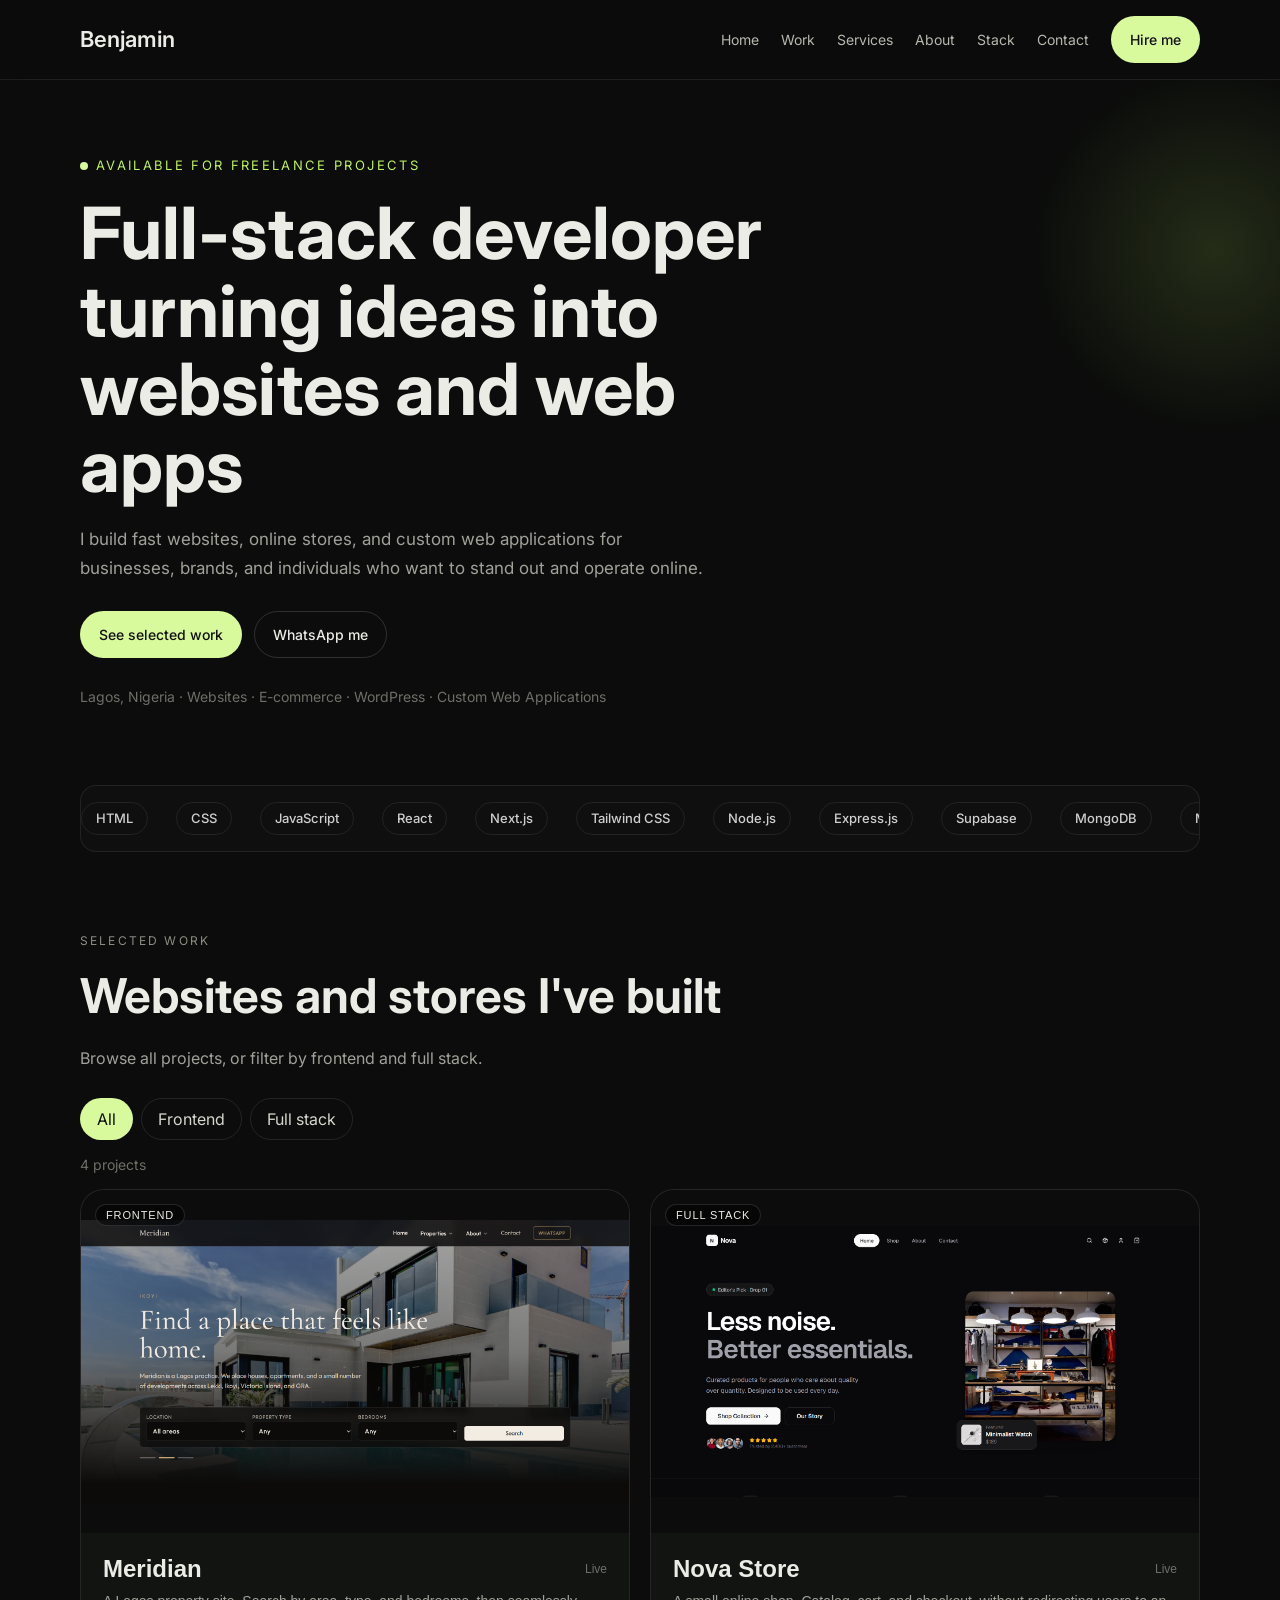
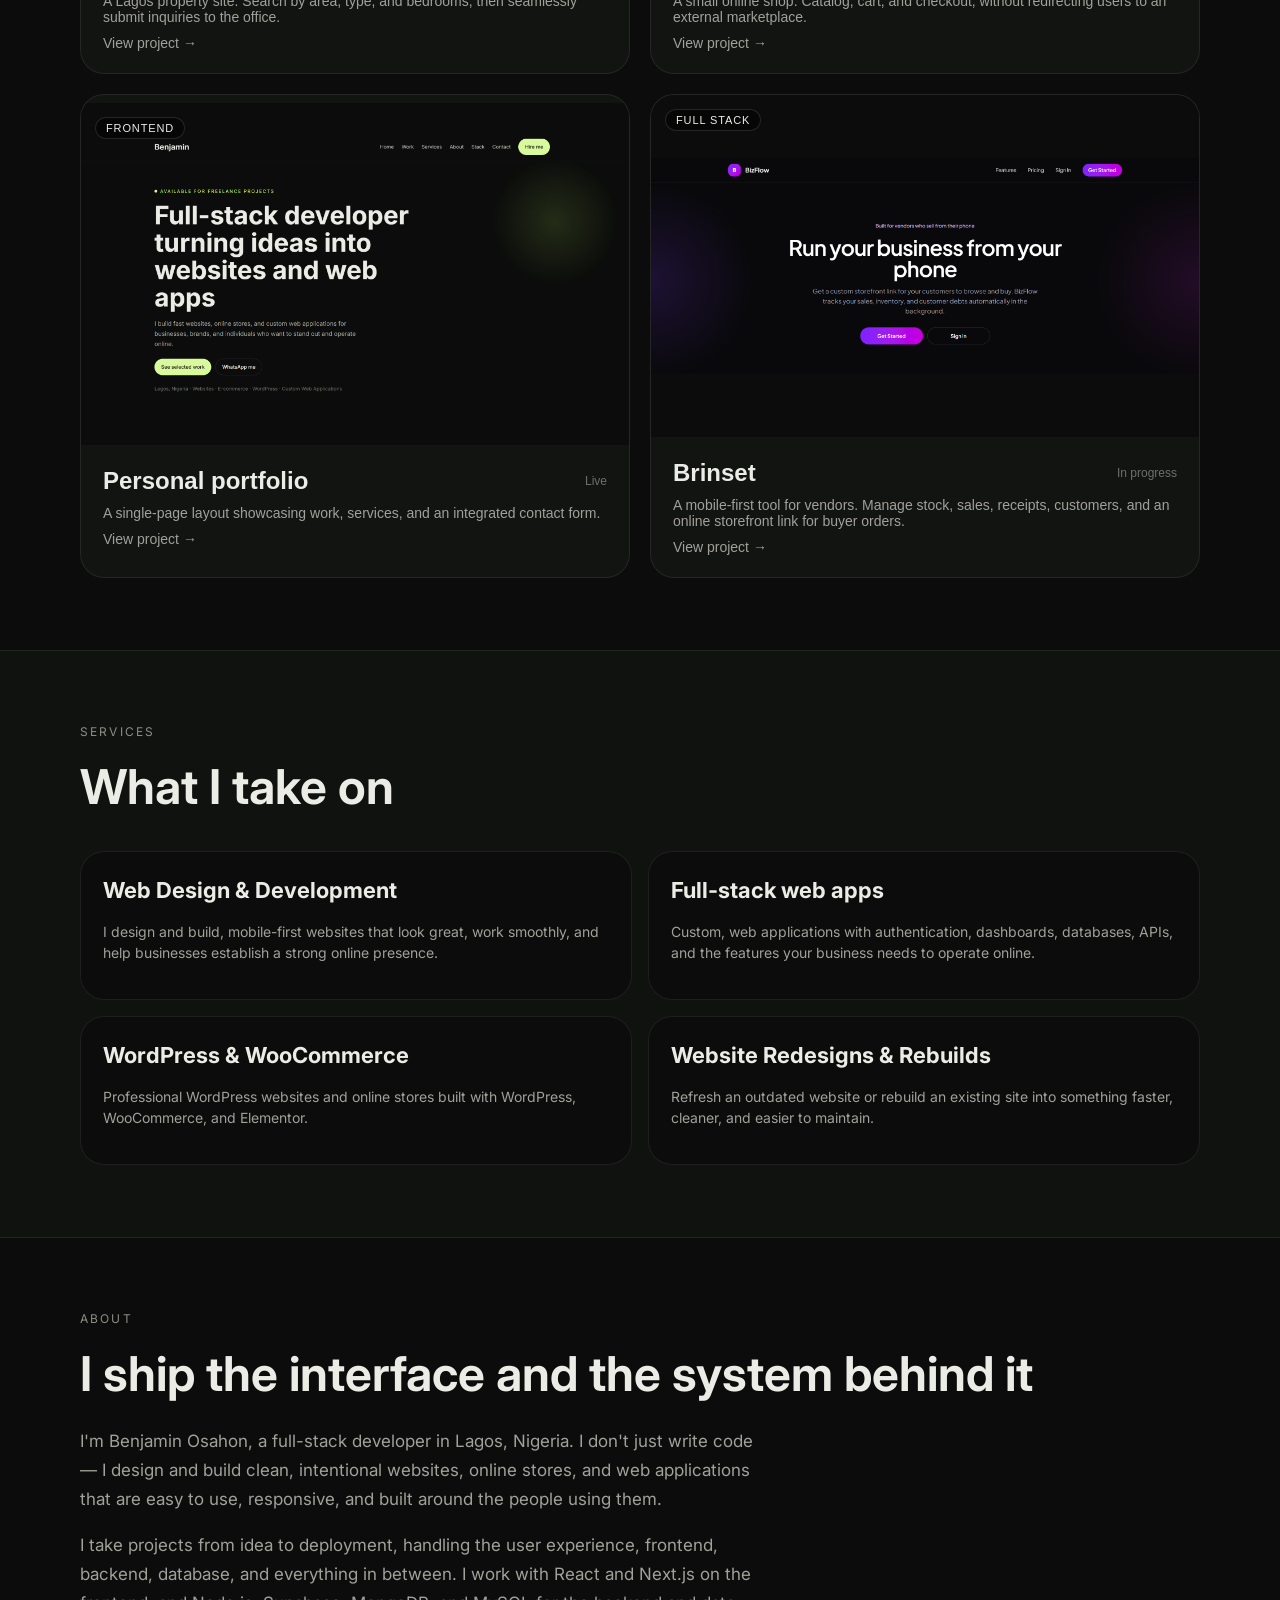
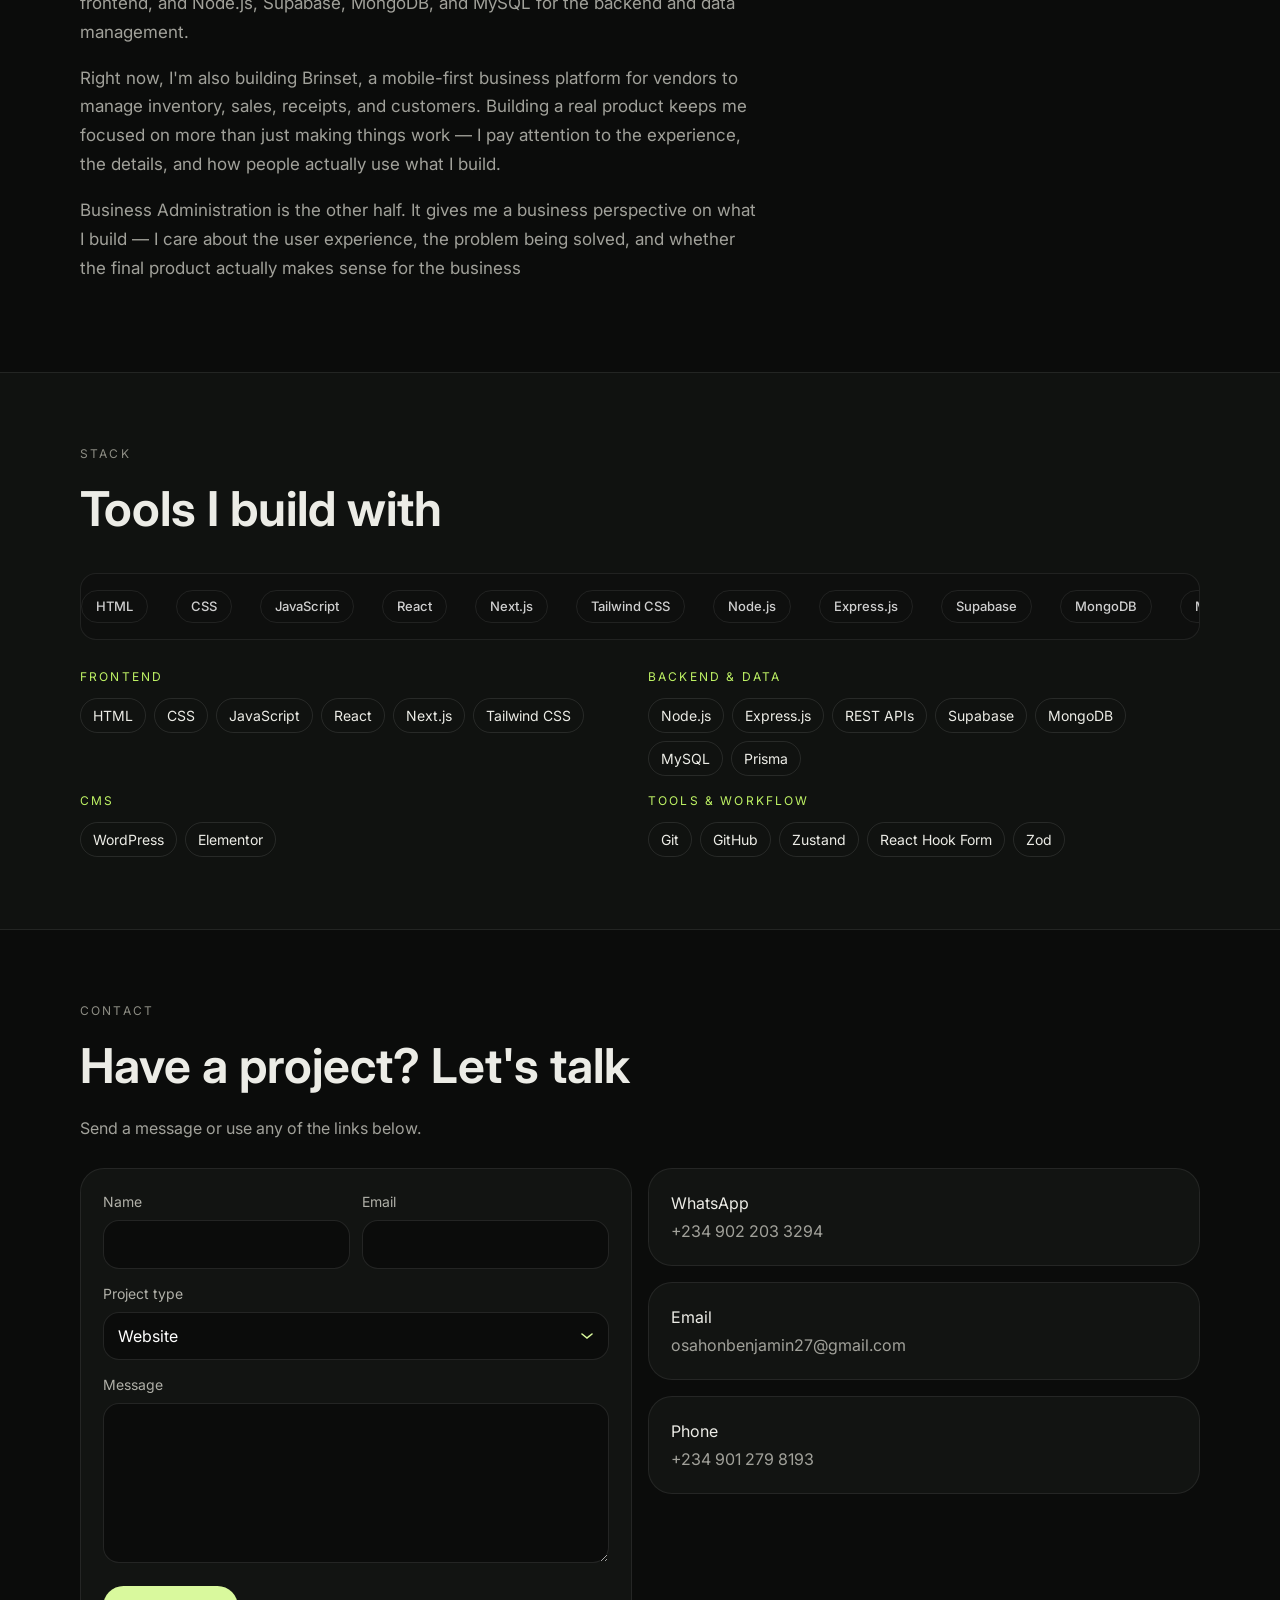
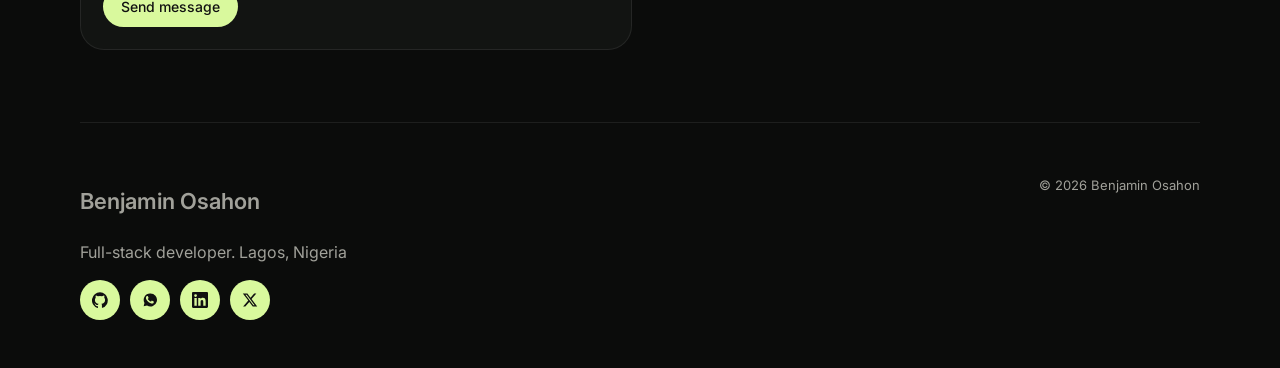
==== commit 3a561f92: "Add LinkedIn and X to JSON-LD and footer" ====
--- a/index.html
+++ b/index.html
@@ -23,7 +23,9 @@
         "addressCountry": "NG"
       },
       "sameAs": [
-        "https://github.com/osascodes"
+        "https://github.com/osascodes",
+        "https://ng.linkedin.com/in/benjamin-osahon-831aa7318",
+        "https://x.com/osascodes1"
       ],
       "knowsAbout": [ "Web development", "E-commerce","WordPress","Web applications",
       "JavaScript","React","Next.js","Node.js","Supabase", "MySQL","MongoDB"],
@@ -54,7 +56,7 @@
     <meta name="twitter:description" content="Full-stack developer in Lagos. Websites, online stores, and custom web apps." />
     <meta name="twitter:image" content="https://benjamin-osahon.vercel.app/images/og.png" />
     <meta name="twitter:image:alt" content="Benjamin Osahon portfolio hero" />
-    <link rel="stylesheet" href="styles.css?v=24" />
+    <link rel="stylesheet" href="styles.css?v=27" />
     <link rel="preconnect" href="https://fonts.googleapis.com" />
     <link href="https://fonts.googleapis.com/css2?family=Inter:wght@400;500;600;700&display=swap" rel="stylesheet" />
     <link href="https://unpkg.com/aos@2.3.4/dist/aos.css" rel="stylesheet" />
@@ -70,7 +72,7 @@
       <section id="stack" class="section band"><p class="label" data-aos="fade-down">Stack</p><h2 data-aos="fade-up">Tools I build with</h2><div class="marquee"><div class="marquee-track"><span>HTML</span><span>CSS</span><span>JavaScript</span><span>React</span><span>Next.js</span><span>Tailwind CSS</span><span>Node.js</span><span>Express.js</span><span>Supabase</span><span>MongoDB</span><span>MySQL</span><span>Prisma</span><span>WordPress</span><span>GitHub</span><span>HTML</span><span>CSS</span><span>JavaScript</span><span>React</span><span>Next.js</span><span>Tailwind CSS</span><span>Node.js</span><span>Express.js</span><span>Supabase</span><span>MongoDB</span><span>MySQL</span><span>Prisma</span><span>WordPress</span><span>GitHub</span></div></div><div class="stack"><div data-aos="fade-right"><p class="stack-label">Frontend</p><div class="pills"><span>HTML</span><span>CSS</span><span>JavaScript</span><span>React</span><span>Next.js</span><span>Tailwind CSS</span></div></div><div data-aos="fade-up"><p class="stack-label">Backend & data</p><div class="pills"><span>Node.js</span><span>Express.js</span><span>REST APIs</span><span>Supabase</span><span>MongoDB</span><span>MySQL</span><span>Prisma</span></div></div><div data-aos="fade-left"><p class="stack-label">CMS</p><div class="pills"><span>WordPress</span><span>Elementor</span></div></div><div data-aos="fade-up"><p class="stack-label">Tools & workflow</p><div class="pills"><span>Git</span><span>GitHub</span><span>Zustand</span><span>React Hook Form</span><span>Zod</span></div></div></div></section>
       <section id="contact" class="section"><p class="label" data-aos="fade-right">Contact</p><h2 data-aos="fade-up">Have a project? Let's talk</h2><p class="sub" data-aos="fade-left">Send a message or use any of the links below.</p><div class="contact"><div><form id="form" data-aos="fade-right"><input type="hidden" name="access_key" value="20c3f9a4-5ee3-4c7f-9a0e-5f77fa60e7d3" /><input type="hidden" name="subject" value="New freelance inquiry" /><div class="row"><label>Name<input name="name" required /></label><label>Email<input type="email" name="email" required /></label></div><label>Project type<select name="project_type"><option>Website</option><option>Online store</option><option>Full-stack web app</option><option>Something else</option></select></label><label>Message<textarea name="message" rows="6" required></textarea></label><button class="btn btn-solid" type="submit" id="submitBtn">Send message</button><p class="form-msg" id="form-msg" hidden></p></form><div class="form-success" id="form-success" hidden><h3>Message sent</h3><p>Thanks for reaching out. I'll reply shortly.</p></div></div><aside data-aos="fade-left"><a class="direct" href="https://wa.me/2349022033294" target="_blank" rel="noreferrer">WhatsApp<span>+234 902 203 3294</span></a><a class="direct" href="mailto:osahonbenjamin27@gmail.com">Email<span>osahonbenjamin27@gmail.com</span></a><a class="direct" href="tel:+2349012798193">Phone<span>+234 901 279 8193</span></a></aside></div></section>
     </main>
-    <footer class="footer" data-aos="fade-up"><div><p class="logo">Benjamin Osahon</p><p>Full-stack developer. Lagos, Nigeria</p><div class="socials"><a href="https://github.com/osascodes" target="_blank" rel="noreferrer" aria-label="GitHub"><svg viewBox="0 0 24 24"><path d="M12 .5A12 12 0 0 0 8.2 23.9c.6.1.8-.3.8-.6v-2.1c-3.3.7-4-1.6-4-1.6-.5-1.4-1.3-1.8-1.3-1.8-1.1-.7.1-.7.1-.7 1.2.1 1.8 1.2 1.8 1.2 1.1 1.8 2.8 1.3 3.5 1 .1-.8.4-1.3.8-1.6-2.7-.3-5.5-1.3-5.5-6 0-1.3.5-2.4 1.2-3.2-.1-.3-.5-1.6.1-3.2 0 0 1-.3 3.3 1.2a11.4 11.4 0 0 1 6 0c2.3-1.5 3.3-1.2 3.3-1.2.6 1.6.2 2.9.1 3.2.8.8 1.2 1.9 1.2 3.2 0 4.7-2.8 5.7-5.5 6 .4.4.8 1.1.8 2.2v3.3c0 .3.2.7.8.6A12 12 0 0 0 12 .5Z"/></svg></a></a><a href="https://wa.me/2349022033294" target="_blank" rel="noreferrer" aria-label="WhatsApp"><svg viewBox="0 0 24 24"><path d="M12 2.2A9.7 9.7 0 0 0 3.7 16.6L2.5 21.5l5-1.2A9.8 9.8 0 1 0 12 2.2Zm5.6 13.8c-.2.7-1.2 1.2-1.9 1.3-.5.1-1.1.1-1.8-.1-.4-.1-1-.3-1.7-.6-3-1.3-5-4.4-5.1-4.6-.2-.2-1.2-1.6-1.2-3.1s.8-2.2 1-2.5c.3-.3.6-.4.8-.4h.6c.2 0 .4 0 .6.5.2.6.8 2 .8 2.1.1.2.1.3 0 .5-.1.2-.2.3-.3.5l-.4.5c-.1.2-.3.3-.1.6.2.3.8 1.3 1.7 2.1 1.2 1 2.1 1.3 2.4 1.5.3.1.5.1.6-.1.2-.2.7-.8.9-1.1.2-.3.4-.2.6-.1.3.1 1.6.8 1.9.9.3.2.4.2.5.3.1.3.1.8-.1 1.5Z"/></svg></a></div></div><p class="copy">© 2026 Benjamin Osahon</p></footer>
+    <footer class="footer" data-aos="fade-up"><div><p class="logo">Benjamin Osahon</p><p>Full-stack developer. Lagos, Nigeria</p><div class="socials"><a href="https://github.com/osascodes" target="_blank" rel="noreferrer" aria-label="GitHub"><svg viewBox="0 0 24 24"><path d="M12 .5A12 12 0 0 0 8.2 23.9c.6.1.8-.3.8-.6v-2.1c-3.3.7-4-1.6-4-1.6-.5-1.4-1.3-1.8-1.3-1.8-1.1-.7.1-.7.1-.7 1.2.1 1.8 1.2 1.8 1.2 1.1 1.8 2.8 1.3 3.5 1 .1-.8.4-1.3.8-1.6-2.7-.3-5.5-1.3-5.5-6 0-1.3.5-2.4 1.2-3.2-.1-.3-.5-1.6.1-3.2 0 0 1-.3 3.3 1.2a11.4 11.4 0 0 1 6 0c2.3-1.5 3.3-1.2 3.3-1.2.6 1.6.2 2.9.1 3.2.8.8 1.2 1.9 1.2 3.2 0 4.7-2.8 5.7-5.5 6 .4.4.8 1.1.8 2.2v3.3c0 .3.2.7.8.6A12 12 0 0 0 12 .5Z"/></svg></a><a href="https://wa.me/2349022033294" target="_blank" rel="noreferrer" aria-label="WhatsApp"><svg viewBox="0 0 24 24"><path d="M12 2.2A9.7 9.7 0 0 0 3.7 16.6L2.5 21.5l5-1.2A9.8 9.8 0 1 0 12 2.2Zm5.6 13.8c-.2.7-1.2 1.2-1.9 1.3-.5.1-1.1.1-1.8-.1-.4-.1-1-.3-1.7-.6-3-1.3-5-4.4-5.1-4.6-.2-.2-1.2-1.6-1.2-3.1s.8-2.2 1-2.5c.3-.3.6-.4.8-.4h.6c.2 0 .4 0 .6.5.2.6.8 2 .8 2.1.1.2.1.3 0 .5-.1.2-.2.3-.3.5l-.4.5c-.1.2-.3.3-.1.6.2.3.8 1.3 1.7 2.1 1.2 1 2.1 1.3 2.4 1.5.3.1.5.1.6-.1.2-.2.7-.8.9-1.1.2-.3.4-.2.6-.1.3.1 1.6.8 1.9.9.3.2.4.2.5.3.1.3.1.8-.1 1.5Z"/></svg></a><a href="https://ng.linkedin.com/in/benjamin-osahon-831aa7318" target="_blank" rel="noreferrer" aria-label="LinkedIn"><svg viewBox="0 0 24 24"><path d="M20.45 20.45h-3.55v-5.57c0-1.33-.03-3.04-1.85-3.04-1.85 0-2.14 1.45-2.14 2.94v5.67H9.35V9h3.41v1.56h.05c.48-.9 1.64-1.85 3.37-1.85 3.6 0 4.27 2.37 4.27 5.46v6.28zM5.34 7.43a2.06 2.06 0 1 1 0-4.13 2.06 2.06 0 0 1 0 4.13zM7.12 20.45H3.56V9h3.56v11.45zM22.23 0H1.77C.79 0 0 .77 0 1.73v20.54C0 23.23.79 24 1.77 24h20.45C23.2 24 24 23.23 24 22.27V1.73C24 .77 23.2 0 22.23 0z"/></svg></a><a href="https://x.com/osascodes1" target="_blank" rel="noreferrer" aria-label="X"><svg viewBox="0 0 24 24"><path d="M18.24 2.25h3.31l-7.23 8.26 8.5 11.24h-6.66l-5.21-6.82-5.97 6.82H1.68l7.73-8.84L1.25 2.25h6.83l4.71 6.23 5.45-6.23zm-1.16 17.52h1.83L7.08 4.13H5.12l11.96 15.64z"/></svg></a></div></div><p class="copy">© 2026 Benjamin Osahon</p></footer>
     <div class="modal" id="modal" hidden><div class="sheet"><button class="close" id="close" type="button">Close</button><p class="label" id="m-tag"></p><h3 id="m-title"></h3><p id="m-summary"></p><img id="m-image" alt="" hidden /><div class="facts"><div><p class="stack-label">Problem</p><p id="m-problem"></p></div><div><p class="stack-label">Role</p><p id="m-role"></p></div><div><p class="stack-label">Outcome</p><p id="m-outcome"></p></div></div><div class="pills" id="m-stack"></div><div class="actions" id="m-links"></div></div></div>
     <script src="https://unpkg.com/aos@2.3.4/dist/aos.js"></script>
     <script src="app.js?v=26"></script>
--- a/styles.css
+++ b/styles.css
@@ -1 +1 @@
-:root{--bg:#0b0c0b;--panel:#121412;--band:#101210;--text:#ecece6;--muted:#a1a19a;--line:rgba(255,255,255,.08);--lime:#d9f99d;--lime-2:#bef264}*{box-sizing:border-box}html{scroll-behavior:smooth;-webkit-text-size-adjust:100%;text-size-adjust:100%}body{margin:0;background:var(--bg);color:var(--text);font-family:Inter,system-ui,sans-serif;line-height:1.5;overflow-x:clip;touch-action:pan-y}a{color:inherit;text-decoration:none}.wrap,.hero,.section,.footer{width:min(1120px,calc(100% - 40px));margin-inline:auto}.nav{position:sticky;top:0;z-index:30;padding:16px 0;background:rgba(11,12,11,.8);backdrop-filter:blur(16px);border-bottom:1px solid var(--line)}.nav-inner{display:flex;align-items:center;justify-content:space-between}.logo{font-size:22px;font-weight:600}.logo span,.kicker{color:var(--lime-2)}.nav-links{display:none;align-items:center;gap:22px;color:#b8b8b0;font-size:14px}.menu{width:28px;height:22px;padding:0;border:0;background:none;position:relative;z-index:31}.menu span{position:absolute;left:2px;width:22px;height:2px;background:#fff;border-radius:2px;transition:.28s ease}.menu span:nth-child(1){top:3px}.menu span:nth-child(2){top:10px}.menu span:nth-child(3){top:17px}.menu.active span:nth-child(1){top:10px;transform:rotate(45deg)}.menu.active span:nth-child(2){opacity:0}.menu.active span:nth-child(3){top:10px;transform:rotate(-45deg)}.hero{position:relative;padding:56px 0 40px}#work,#services,#about,#stack,#contact{scroll-margin-top:72px}.hero::before{content:"";position:absolute;inset:-40px -20% auto auto;width:420px;height:420px;background:radial-gradient(circle,rgba(190,242,100,.14),transparent 62%);pointer-events:none}.kicker{display:inline-flex;align-items:center;gap:8px;margin:0;font-size:13px;letter-spacing:.18em;text-transform:uppercase}.dot{width:8px;height:8px;border-radius:50%;background:var(--lime);animation:pulse 1.6s ease-in-out infinite}h1{max-width:16ch;margin:18px 0 0;font-size:clamp(36px,8vw,72px);line-height:1.08;font-weight:700}h2{margin:10px 0 0;font-size:clamp(28px,5vw,48px);font-weight:650}.lede,.sub,.about p,.footer p{color:var(--muted)}.lede{max-width:58ch;margin-top:20px;font-size:17px;line-height:1.7}.actions{display:flex;flex-wrap:wrap;gap:12px;margin-top:28px}.btn{display:inline-flex;align-items:center;justify-content:center;border-radius:999px;padding:12px 18px;font-size:14px;font-weight:500;font-family:inherit;border:1px solid transparent}.btn-solid{background:var(--lime);color:#111}.btn-ghost{border-color:rgba(255,255,255,.15)}.meta{margin-top:28px;color:#6f6f68;font-size:14px}.ticker-rail{width:100%;overflow:hidden;pointer-events:none}.ticker,.marquee{overflow:hidden;max-width:100%;border:1px solid var(--line);border-radius:16px;background:#0e0f0e;pointer-events:none}.ticker{margin:0 auto 8px}.ticker-track,.marquee-track{display:flex;width:max-content;gap:28px;padding:16px 0;animation:slide 16s linear infinite}.ticker-track span,.marquee-track span{white-space:nowrap;color:#cfcfcf;font-size:13px;font-weight:500;border:1px solid var(--line);border-radius:999px;padding:6px 14px}.marquee{margin:28px 0 8px}.marquee-track{animation-duration:14s}@keyframes slide{from{transform:translateX(0)}to{transform:translateX(-50%)}}.section{padding:72px 0}.band{width:100%;padding:72px 0;background:var(--band);border-block:1px solid var(--line)}.band>.label,.band>h2,.band>.sub,.band>.services,.band>.stack,.band>.marquee{width:min(1120px,calc(100% - 40px));margin-left:auto;margin-right:auto}.label,.stack-label{margin:0;color:#8d8d84;font-size:12px;letter-spacing:.18em;text-transform:uppercase}.stack-label{color:var(--lime-2)}.sub{max-width:52ch;margin-top:14px}.tabs{display:flex;flex-wrap:wrap;gap:8px;margin-top:28px}.tab,select,input,textarea,.close{font:inherit}.tab{border-radius:999px;border:1px solid rgba(255,255,255,.1);background:transparent;color:#d6d6ce;padding:8px 16px;cursor:pointer}.tab.is-on{background:var(--lime);color:#111;border-color:transparent}.count{color:#6f6f68;font-size:14px}.grid{display:grid;gap:20px;margin-top:8px}.card{overflow:hidden;border:1px solid var(--line);border-radius:24px;background:var(--panel);text-align:left;color:inherit;cursor:pointer;padding:0}.card:hover{border-color:rgba(217,249,157,.3)}.thumb{position:relative;aspect-ratio:16/10;background:#0b0c0b;overflow:hidden}.thumb img{width:100%;height:100%;object-fit:contain;object-position:center;display:block;background:#0b0c0b}.card:hover .thumb img{transform:none}.badge{position:absolute;top:14px;left:14px;border-radius:999px;border:1px solid rgba(255,255,255,.12);background:rgba(0,0,0,.5);padding:4px 10px;font-size:11px;letter-spacing:.08em;text-transform:uppercase}.card-body{padding:22px}.card-body h3{margin:0;font-size:24px}.status{color:#6f6f68;font-size:12px}.card-body p{color:var(--muted);margin:10px 0 0;font-size:14px}.more{color:var(--lime);font-size:14px;margin-top:16px}.services,.stack,.contact,.facts{display:grid;gap:16px;margin-top:28px}.services article,form,.direct,.sheet,.form-success{border:1px solid var(--line);border-radius:24px;background:#0b0c0b;padding:22px}.services article h3,.form-success h3{margin:0;font-size:22px}.services article p,.form-success p{color:var(--muted);font-size:14px}.pills{display:flex;flex-wrap:wrap;gap:8px;margin-top:12px}.pills span{border:1px solid rgba(255,255,255,.1);border-radius:999px;padding:6px 12px;font-size:14px}.about{max-width:68ch}.about p{font-size:17px;line-height:1.7}form{background:var(--panel)}.row{display:grid;gap:12px}label{display:block;margin-top:14px;color:#b0b0a8;font-size:14px}.row label{margin-top:0}input,select,textarea{width:100%;margin-top:8px;border:1px solid rgba(255,255,255,.1);border-radius:16px;background:#0b0c0b;color:#fff;padding:12px 14px;outline:none;font-size:16px;line-height:1.4}select{appearance:none;-webkit-appearance:none;padding-right:40px;background-image:url("data:image/svg+xml,%3Csvg xmlns='http://www.w3.org/2000/svg' width='14' height='14' viewBox='0 0 14 14'%3E%3Cpath fill='none' stroke='%23d9f99d' stroke-width='1.6' stroke-linecap='round' d='M2 5l5 4 5-4'/%3E%3C/svg%3E");background-repeat:no-repeat;background-position:right 14px center;background-size:14px}input:focus,select:focus,textarea:focus{border-color:var(--lime)}form .btn{margin-top:18px;border:0;cursor:pointer}.form-msg{margin:12px 0 0;font-size:14px;color:#f0c7c7}.form-success{background:var(--panel);border-color:rgba(217,249,157,.3)}.form-success .btn{margin-top:18px}.direct{display:block;background:var(--panel)}.direct span{display:block;margin-top:4px;color:var(--muted)}.highlight{border-color:rgba(217,249,157,.3);background:rgba(217,249,157,.05)}.footer{display:flex;flex-wrap:wrap;justify-content:space-between;gap:16px;padding:40px 0 48px;border-top:1px solid var(--line)}.socials{display:flex;gap:10px;margin-top:16px}.socials a{width:40px;height:40px;border:1px solid var(--line);border-radius:999px;display:inline-flex;align-items:center;justify-content:center;color:#ecece6}.socials a:hover{border-color:rgba(217,249,157,.4);color:var(--lime)}.socials svg{width:16px;height:16px;fill:currentColor}.copy{color:#6f6f68;font-size:13px}.modal{position:fixed;inset:0;z-index:40;background:rgba(0,0,0,.72);padding:20px;overflow:auto}.sheet{width:min(720px,100%);margin:40px auto;background:#121412}.sheet h3{margin:8px 0 0;font-size:clamp(32px,6vw,48px)}.sheet img{width:100%;border-radius:16px;margin:20px 0}.close{border:0;background:none;color:#b8b8b0;padding:0;cursor:pointer}@keyframes pulse{50%{opacity:.5;transform:scale(.85)}}@media(min-width:760px){.menu{display:none}.nav-links{display:flex}.grid,.services,.contact,.facts,.row{grid-template-columns:1fr 1fr}.stack{grid-template-columns:1fr 1fr}.ticker-rail{width:min(1120px,calc(100% - 40px));margin-inline:auto}.hero{padding:72px 0 64px}}@media(max-width:759px){.nav-links.open{display:flex;flex-direction:column;align-items:flex-start;position:absolute;top:64px;left:20px;right:20px;padding:16px 18px 24px;background:#0b0c0b;border:1px solid var(--line);border-radius:16px}.ticker,.marquee{width:100%;border-radius:0;border-left:0;border-right:0}.band>.marquee{width:100%;margin-left:0;margin-right:0}}@media(prefers-reduced-motion:reduce){.dot{animation:none}}#contact aside{display:flex;flex-direction:column;gap:16px}
+:root{--bg:#0b0c0b;--panel:#121412;--band:#101210;--text:#ecece6;--muted:#a1a19a;--line:rgba(255,255,255,.08);--lime:#d9f99d;--lime-2:#bef264}*{box-sizing:border-box}html{scroll-behavior:smooth;-webkit-text-size-adjust:100%;text-size-adjust:100%}body{margin:0;background:var(--bg);color:var(--text);font-family:Inter,system-ui,sans-serif;line-height:1.5;overflow-x:clip;touch-action:pan-y}a{color:inherit;text-decoration:none}.wrap,.hero,.section,.footer{width:min(1120px,calc(100% - 40px));margin-inline:auto}.nav{position:sticky;top:0;z-index:30;padding:16px 0;background:rgba(11,12,11,.8);backdrop-filter:blur(16px);border-bottom:1px solid var(--line)}.nav-inner{display:flex;align-items:center;justify-content:space-between}.logo{font-size:22px;font-weight:600}.logo span,.kicker{color:var(--lime-2)}.nav-links{display:none;align-items:center;gap:22px;color:#b8b8b0;font-size:14px}.menu{width:28px;height:22px;padding:0;border:0;background:none;position:relative;z-index:31}.menu span{position:absolute;left:2px;width:22px;height:2px;background:#fff;border-radius:2px;transition:.28s ease}.menu span:nth-child(1){top:3px}.menu span:nth-child(2){top:10px}.menu span:nth-child(3){top:17px}.menu.active span:nth-child(1){top:10px;transform:rotate(45deg)}.menu.active span:nth-child(2){opacity:0}.menu.active span:nth-child(3){top:10px;transform:rotate(-45deg)}.hero{position:relative;padding:56px 0 40px}#work,#services,#about,#stack,#contact{scroll-margin-top:72px}.hero::before{content:"";position:absolute;inset:-40px -20% auto auto;width:420px;height:420px;background:radial-gradient(circle,rgba(190,242,100,.14),transparent 62%);pointer-events:none}.kicker{display:inline-flex;align-items:center;gap:8px;margin:0;font-size:13px;letter-spacing:.18em;text-transform:uppercase}.dot{width:8px;height:8px;border-radius:50%;background:var(--lime);animation:pulse 1.6s ease-in-out infinite}h1{max-width:16ch;margin:18px 0 0;font-size:clamp(36px,8vw,72px);line-height:1.08;font-weight:700}h2{margin:10px 0 0;font-size:clamp(28px,5vw,48px);font-weight:650}.lede,.sub,.about p,.footer p{color:var(--muted)}.lede{max-width:58ch;margin-top:20px;font-size:17px;line-height:1.7}.actions{display:flex;flex-wrap:wrap;gap:12px;margin-top:28px}.btn{display:inline-flex;align-items:center;justify-content:center;border-radius:999px;padding:12px 18px;font-size:14px;font-weight:500;font-family:inherit;border:1px solid transparent}.btn-solid{background:var(--lime);color:#111}.btn-ghost{border-color:rgba(255,255,255,.15)}.meta{margin-top:28px;color:#6f6f68;font-size:14px}.ticker-rail{width:100%;overflow:hidden;pointer-events:none}.ticker,.marquee{overflow:hidden;max-width:100%;border:1px solid var(--line);border-radius:16px;background:#0e0f0e;pointer-events:none}.ticker{margin:0 auto 8px}.ticker-track,.marquee-track{display:flex;width:max-content;gap:28px;padding:16px 0;animation:slide 16s linear infinite}.ticker-track span,.marquee-track span{white-space:nowrap;color:#cfcfcf;font-size:13px;font-weight:500;border:1px solid var(--line);border-radius:999px;padding:6px 14px}.marquee{margin:28px 0 8px}.marquee-track{animation-duration:14s}@keyframes slide{from{transform:translateX(0)}to{transform:translateX(-50%)}}.section{padding:72px 0}.band{width:100%;padding:72px 0;background:var(--band);border-block:1px solid var(--line)}.band>.label,.band>h2,.band>.sub,.band>.services,.band>.stack,.band>.marquee{width:min(1120px,calc(100% - 40px));margin-left:auto;margin-right:auto}.label,.stack-label{margin:0;color:#8d8d84;font-size:12px;letter-spacing:.18em;text-transform:uppercase}.stack-label{color:var(--lime-2)}.sub{max-width:52ch;margin-top:14px}.tabs{display:flex;flex-wrap:wrap;gap:8px;margin-top:28px}.tab,select,input,textarea,.close{font:inherit}.tab{border-radius:999px;border:1px solid rgba(255,255,255,.1);background:transparent;color:#d6d6ce;padding:8px 16px;cursor:pointer}.tab.is-on{background:var(--lime);color:#111;border-color:transparent}.count{color:#6f6f68;font-size:14px}.grid{display:grid;gap:20px;margin-top:8px}.card{overflow:hidden;border:1px solid var(--line);border-radius:24px;background:var(--panel);text-align:left;color:inherit;cursor:pointer;padding:0}.card:hover{border-color:rgba(217,249,157,.3)}.thumb{position:relative;aspect-ratio:16/10;background:#0b0c0b;overflow:hidden}.thumb img{width:100%;height:100%;object-fit:contain;object-position:center;display:block;background:#0b0c0b}.card:hover .thumb img{transform:none}.badge{position:absolute;top:14px;left:14px;border-radius:999px;border:1px solid rgba(255,255,255,.12);background:rgba(0,0,0,.5);padding:4px 10px;font-size:11px;letter-spacing:.08em;text-transform:uppercase}.card-body{padding:22px}.card-body h3{margin:0;font-size:24px}.status{color:#6f6f68;font-size:12px}.card-body p{color:var(--muted);margin:10px 0 0;font-size:14px}.more{color:var(--lime);font-size:14px;margin-top:16px}.services,.stack,.contact,.facts{display:grid;gap:16px;margin-top:28px}.services article,form,.direct,.sheet,.form-success{border:1px solid var(--line);border-radius:24px;background:#0b0c0b;padding:22px}.services article h3,.form-success h3{margin:0;font-size:22px}.services article p,.form-success p{color:var(--muted);font-size:14px}.pills{display:flex;flex-wrap:wrap;gap:8px;margin-top:12px}.pills span{border:1px solid rgba(255,255,255,.1);border-radius:999px;padding:6px 12px;font-size:14px}.about{max-width:68ch}.about p{font-size:17px;line-height:1.7}form{background:var(--panel)}.row{display:grid;gap:12px}label{display:block;margin-top:14px;color:#b0b0a8;font-size:14px}.row label{margin-top:0}input,select,textarea{width:100%;margin-top:8px;border:1px solid rgba(255,255,255,.1);border-radius:16px;background:#0b0c0b;color:#fff;padding:12px 14px;outline:none;font-size:16px;line-height:1.4}select{appearance:none;-webkit-appearance:none;padding-right:40px;background-image:url("data:image/svg+xml,%3Csvg xmlns='http://www.w3.org/2000/svg' width='14' height='14' viewBox='0 0 14 14'%3E%3Cpath fill='none' stroke='%23d9f99d' stroke-width='1.6' stroke-linecap='round' d='M2 5l5 4 5-4'/%3E%3C/svg%3E");background-repeat:no-repeat;background-position:right 14px center;background-size:14px}input:focus,select:focus,textarea:focus{border-color:var(--lime)}form .btn{margin-top:18px;border:0;cursor:pointer}.form-msg{margin:12px 0 0;font-size:14px;color:#f0c7c7}.form-success{background:var(--panel);border-color:rgba(217,249,157,.3)}.form-success .btn{margin-top:18px}.direct{display:block;background:var(--panel)}.direct span{display:block;margin-top:4px;color:var(--muted)}.highlight{border-color:rgba(217,249,157,.3);background:rgba(217,249,157,.05)}.footer{display:flex;flex-wrap:wrap;justify-content:space-between;gap:16px;padding:40px 0 48px;border-top:1px solid var(--line)}.socials{display:flex;gap:10px;margin-top:16px}.socials a{width:40px;height:40px;border:1px solid transparent;border-radius:999px;display:inline-flex;align-items:center;justify-content:center;background:var(--lime);color:#111}.socials a:hover{background:var(--lime-2);color:#111}.socials svg{width:16px;height:16px;fill:currentColor}.copy{color:#6f6f68;font-size:13px}.modal{position:fixed;inset:0;z-index:40;background:rgba(0,0,0,.72);padding:20px;overflow:auto}.sheet{width:min(720px,100%);margin:40px auto;background:#121412}.sheet h3{margin:8px 0 0;font-size:clamp(32px,6vw,48px)}.sheet img{width:100%;border-radius:16px;margin:20px 0}.close{border:0;background:none;color:#b8b8b0;padding:0;cursor:pointer}@keyframes pulse{50%{opacity:.5;transform:scale(.85)}}@media(min-width:760px){.menu{display:none}.nav-links{display:flex}.grid,.services,.contact,.facts,.row{grid-template-columns:1fr 1fr}.stack{grid-template-columns:1fr 1fr}.ticker-rail{width:min(1120px,calc(100% - 40px));margin-inline:auto}.hero{padding:72px 0 64px}}@media(max-width:759px){.nav-links.open{display:flex;flex-direction:column;align-items:flex-start;position:absolute;top:64px;left:20px;right:20px;padding:16px 18px 24px;background:#0b0c0b;border:1px solid var(--line);border-radius:16px}.ticker,.marquee{width:100%;border-radius:0;border-left:0;border-right:0}.band>.marquee{width:100%;margin-left:0;margin-right:0}}@media(prefers-reduced-motion:reduce){.dot{animation:none}}#contact aside{display:flex;flex-direction:column;gap:16px}
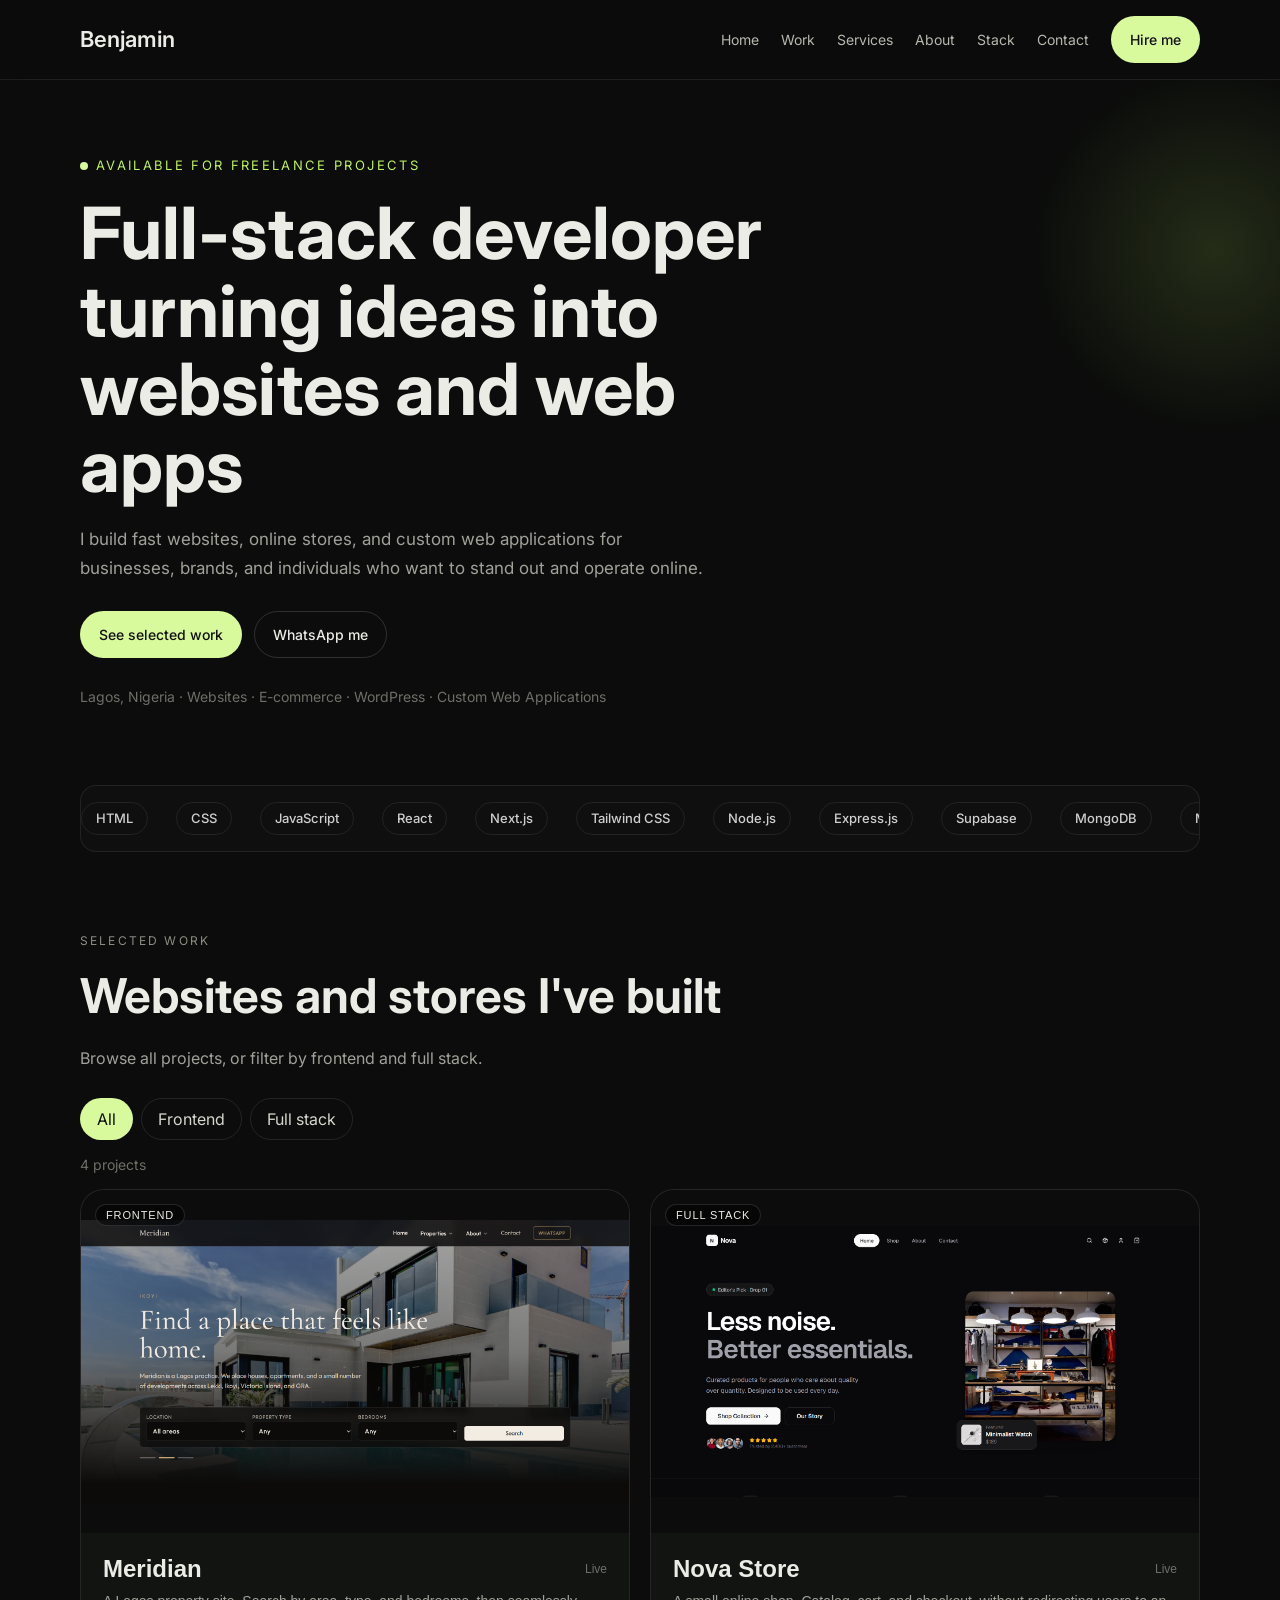
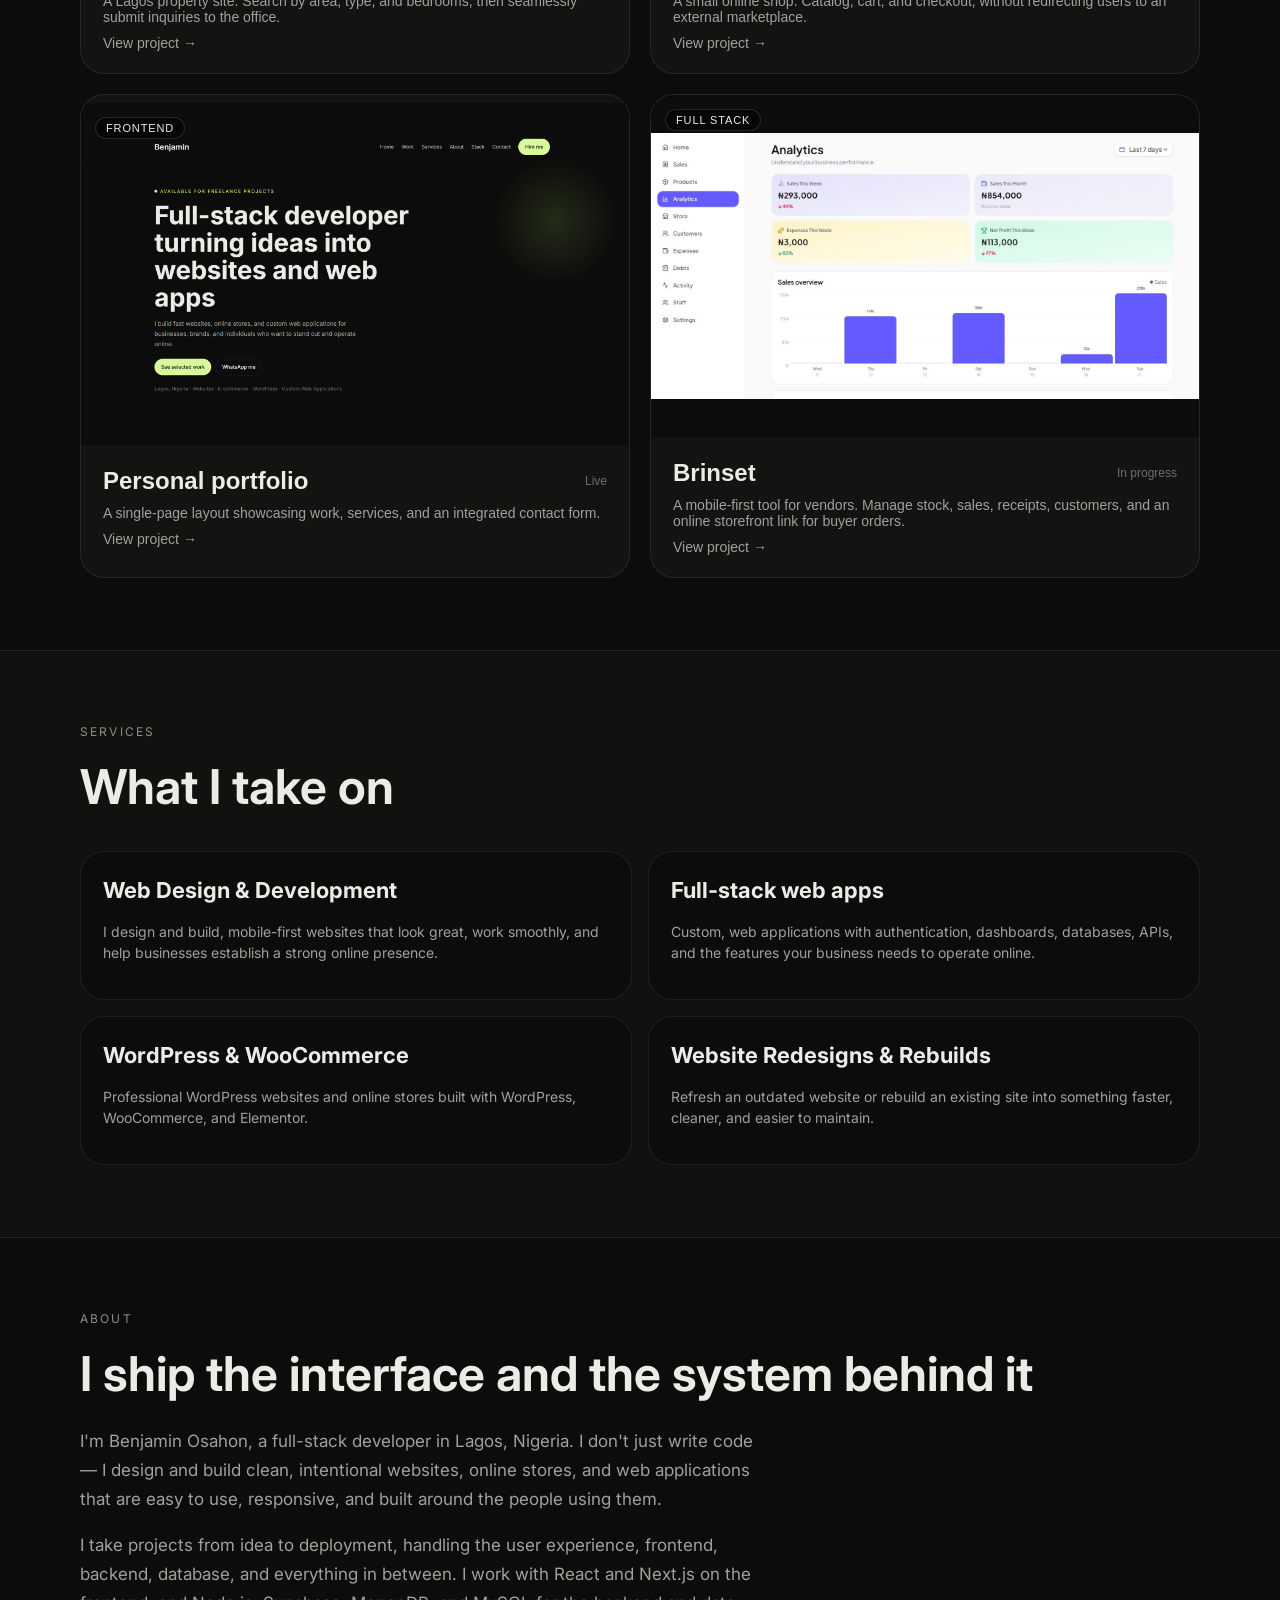
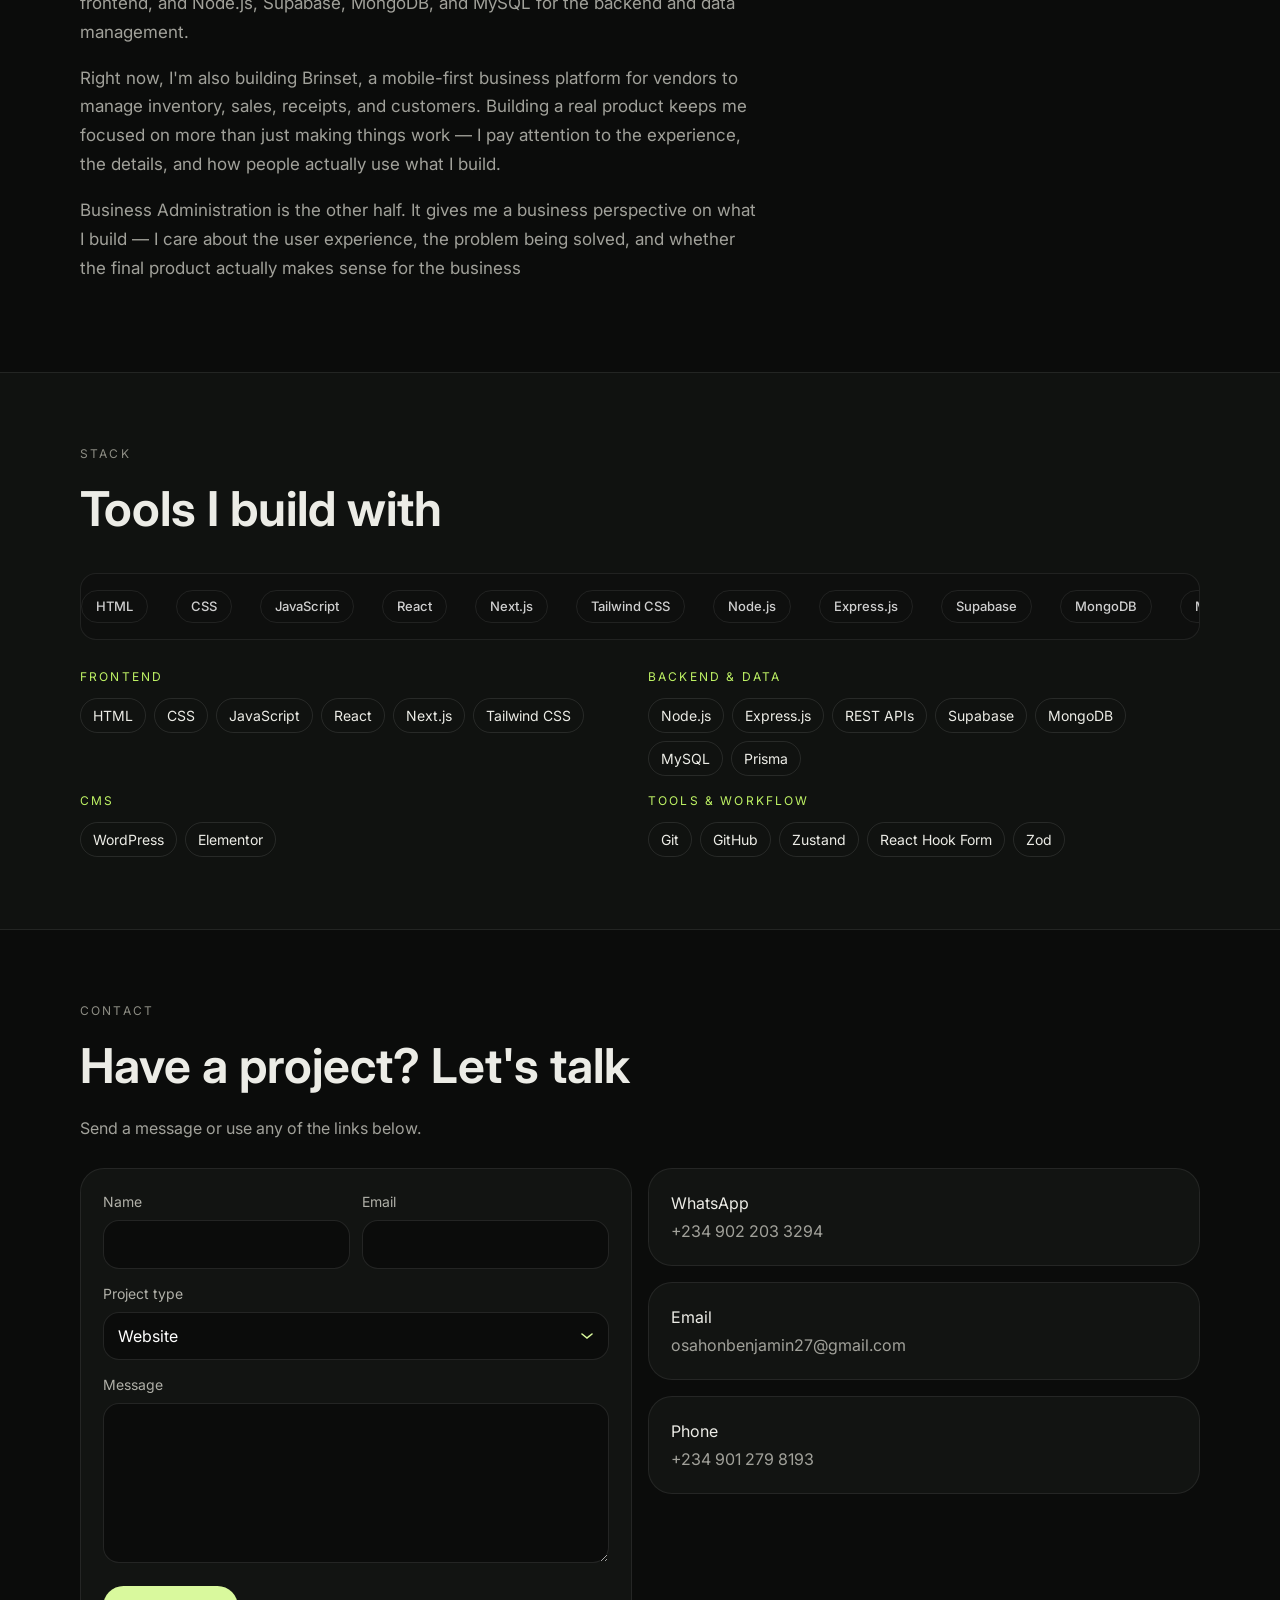
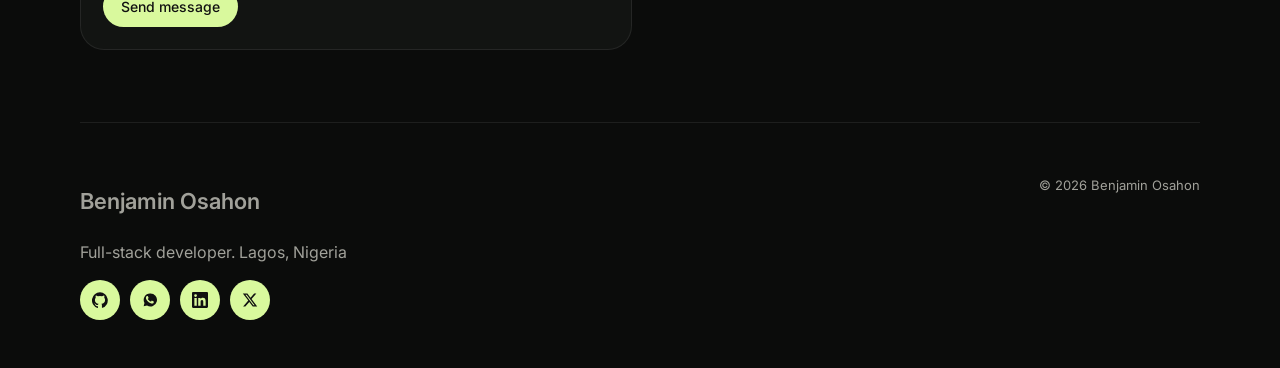
==== commit b35020ea: "Load Brinset card image" ====
--- a/index.html
+++ b/index.html
@@ -75,6 +75,6 @@
     <footer class="footer" data-aos="fade-up"><div><p class="logo">Benjamin Osahon</p><p>Full-stack developer. Lagos, Nigeria</p><div class="socials"><a href="https://github.com/osascodes" target="_blank" rel="noreferrer" aria-label="GitHub"><svg viewBox="0 0 24 24"><path d="M12 .5A12 12 0 0 0 8.2 23.9c.6.1.8-.3.8-.6v-2.1c-3.3.7-4-1.6-4-1.6-.5-1.4-1.3-1.8-1.3-1.8-1.1-.7.1-.7.1-.7 1.2.1 1.8 1.2 1.8 1.2 1.1 1.8 2.8 1.3 3.5 1 .1-.8.4-1.3.8-1.6-2.7-.3-5.5-1.3-5.5-6 0-1.3.5-2.4 1.2-3.2-.1-.3-.5-1.6.1-3.2 0 0 1-.3 3.3 1.2a11.4 11.4 0 0 1 6 0c2.3-1.5 3.3-1.2 3.3-1.2.6 1.6.2 2.9.1 3.2.8.8 1.2 1.9 1.2 3.2 0 4.7-2.8 5.7-5.5 6 .4.4.8 1.1.8 2.2v3.3c0 .3.2.7.8.6A12 12 0 0 0 12 .5Z"/></svg></a><a href="https://wa.me/2349022033294" target="_blank" rel="noreferrer" aria-label="WhatsApp"><svg viewBox="0 0 24 24"><path d="M12 2.2A9.7 9.7 0 0 0 3.7 16.6L2.5 21.5l5-1.2A9.8 9.8 0 1 0 12 2.2Zm5.6 13.8c-.2.7-1.2 1.2-1.9 1.3-.5.1-1.1.1-1.8-.1-.4-.1-1-.3-1.7-.6-3-1.3-5-4.4-5.1-4.6-.2-.2-1.2-1.6-1.2-3.1s.8-2.2 1-2.5c.3-.3.6-.4.8-.4h.6c.2 0 .4 0 .6.5.2.6.8 2 .8 2.1.1.2.1.3 0 .5-.1.2-.2.3-.3.5l-.4.5c-.1.2-.3.3-.1.6.2.3.8 1.3 1.7 2.1 1.2 1 2.1 1.3 2.4 1.5.3.1.5.1.6-.1.2-.2.7-.8.9-1.1.2-.3.4-.2.6-.1.3.1 1.6.8 1.9.9.3.2.4.2.5.3.1.3.1.8-.1 1.5Z"/></svg></a><a href="https://ng.linkedin.com/in/benjamin-osahon-831aa7318" target="_blank" rel="noreferrer" aria-label="LinkedIn"><svg viewBox="0 0 24 24"><path d="M20.45 20.45h-3.55v-5.57c0-1.33-.03-3.04-1.85-3.04-1.85 0-2.14 1.45-2.14 2.94v5.67H9.35V9h3.41v1.56h.05c.48-.9 1.64-1.85 3.37-1.85 3.6 0 4.27 2.37 4.27 5.46v6.28zM5.34 7.43a2.06 2.06 0 1 1 0-4.13 2.06 2.06 0 0 1 0 4.13zM7.12 20.45H3.56V9h3.56v11.45zM22.23 0H1.77C.79 0 0 .77 0 1.73v20.54C0 23.23.79 24 1.77 24h20.45C23.2 24 24 23.23 24 22.27V1.73C24 .77 23.2 0 22.23 0z"/></svg></a><a href="https://x.com/osascodes1" target="_blank" rel="noreferrer" aria-label="X"><svg viewBox="0 0 24 24"><path d="M18.24 2.25h3.31l-7.23 8.26 8.5 11.24h-6.66l-5.21-6.82-5.97 6.82H1.68l7.73-8.84L1.25 2.25h6.83l4.71 6.23 5.45-6.23zm-1.16 17.52h1.83L7.08 4.13H5.12l11.96 15.64z"/></svg></a></div></div><p class="copy">© 2026 Benjamin Osahon</p></footer>
     <div class="modal" id="modal" hidden><div class="sheet"><button class="close" id="close" type="button">Close</button><p class="label" id="m-tag"></p><h3 id="m-title"></h3><p id="m-summary"></p><img id="m-image" alt="" hidden /><div class="facts"><div><p class="stack-label">Problem</p><p id="m-problem"></p></div><div><p class="stack-label">Role</p><p id="m-role"></p></div><div><p class="stack-label">Outcome</p><p id="m-outcome"></p></div></div><div class="pills" id="m-stack"></div><div class="actions" id="m-links"></div></div></div>
     <script src="https://unpkg.com/aos@2.3.4/dist/aos.js"></script>
-    <script src="app.js?v=26"></script>
+    <script src="app.js?v=28"></script>
   </body>
 </html>
